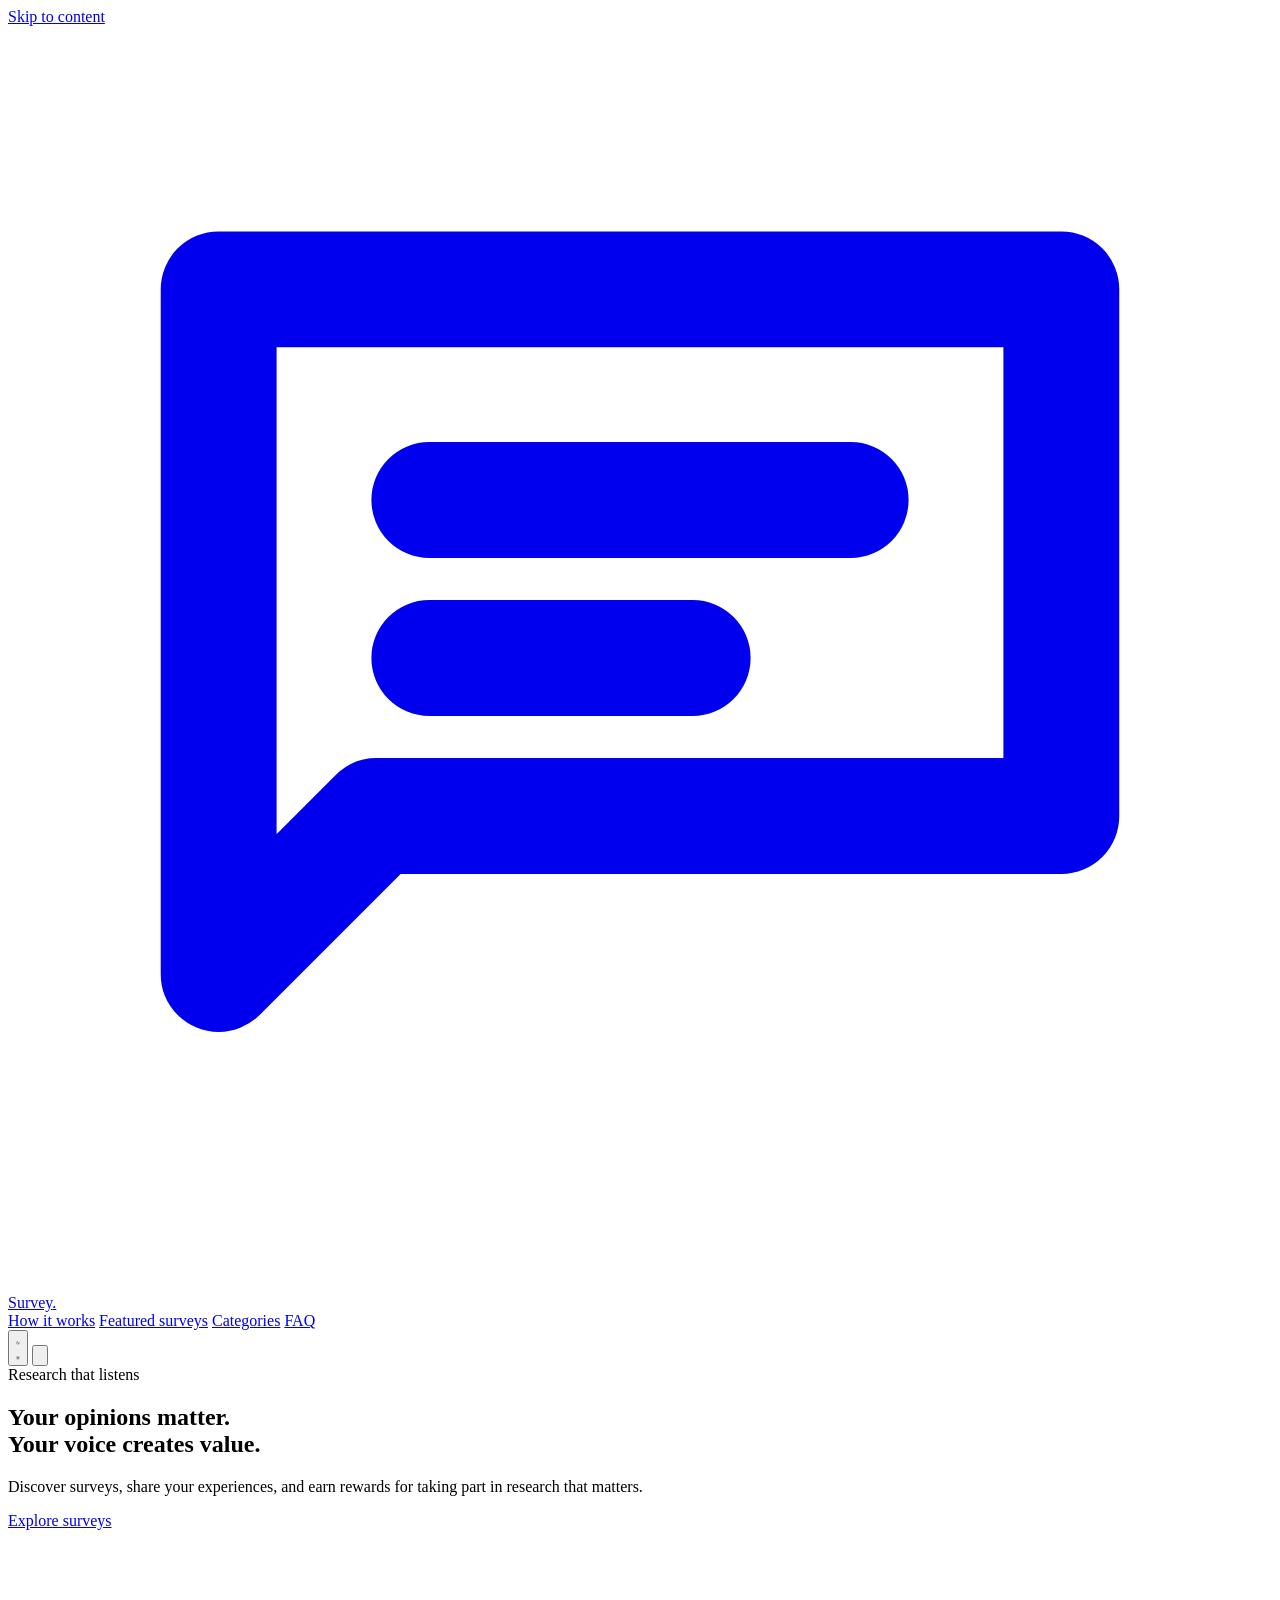
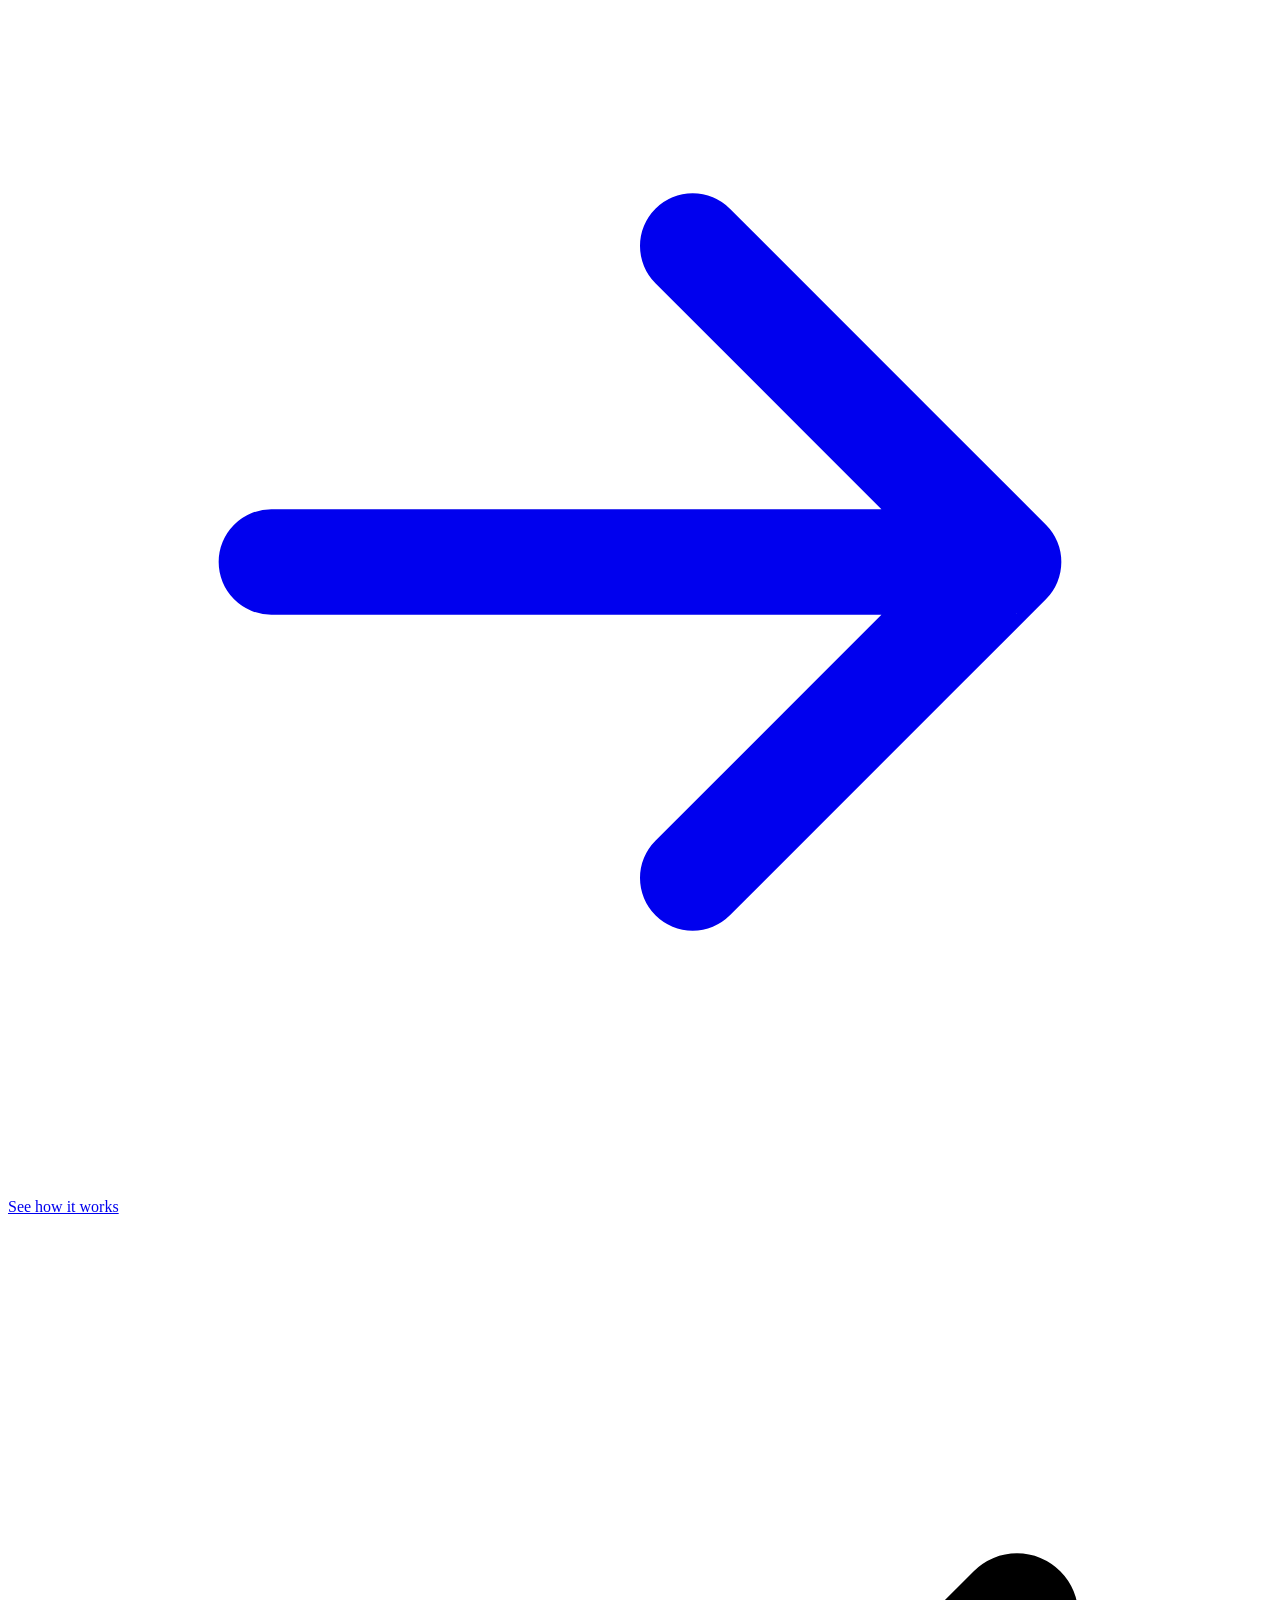
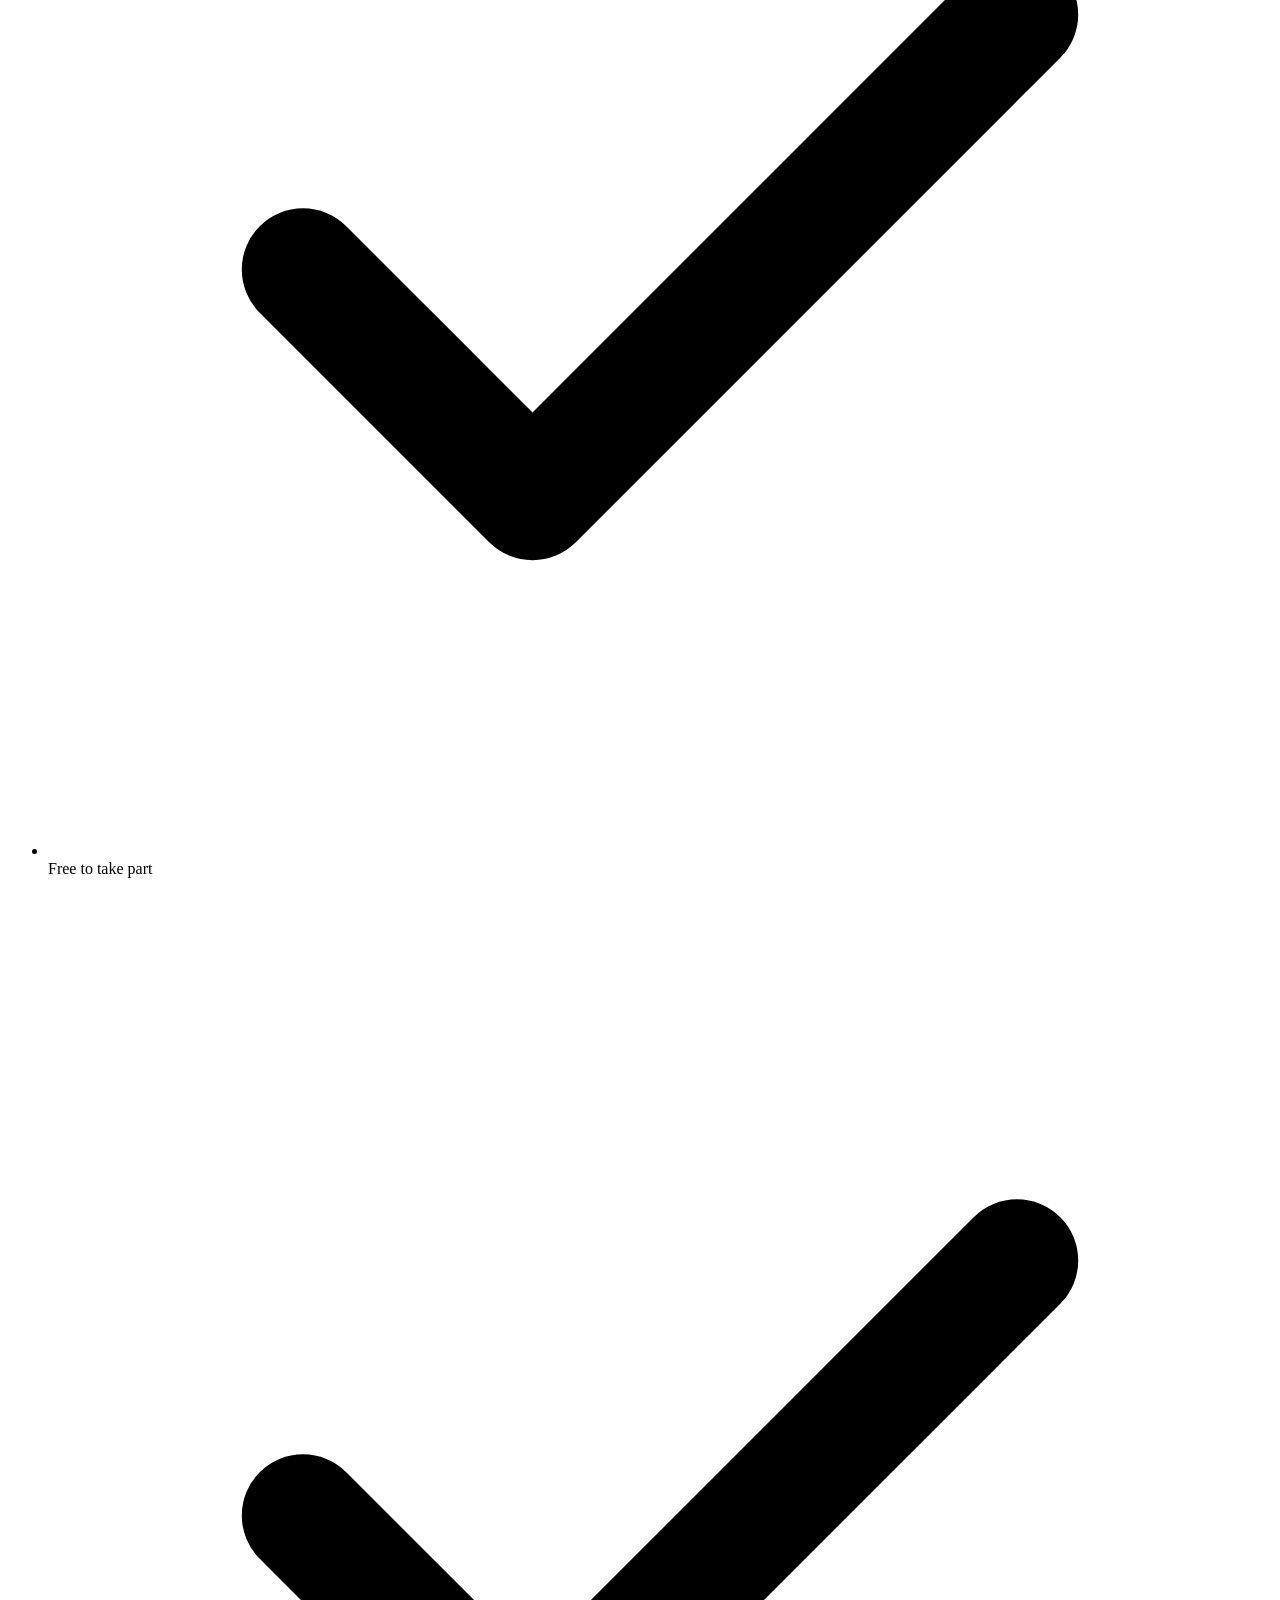
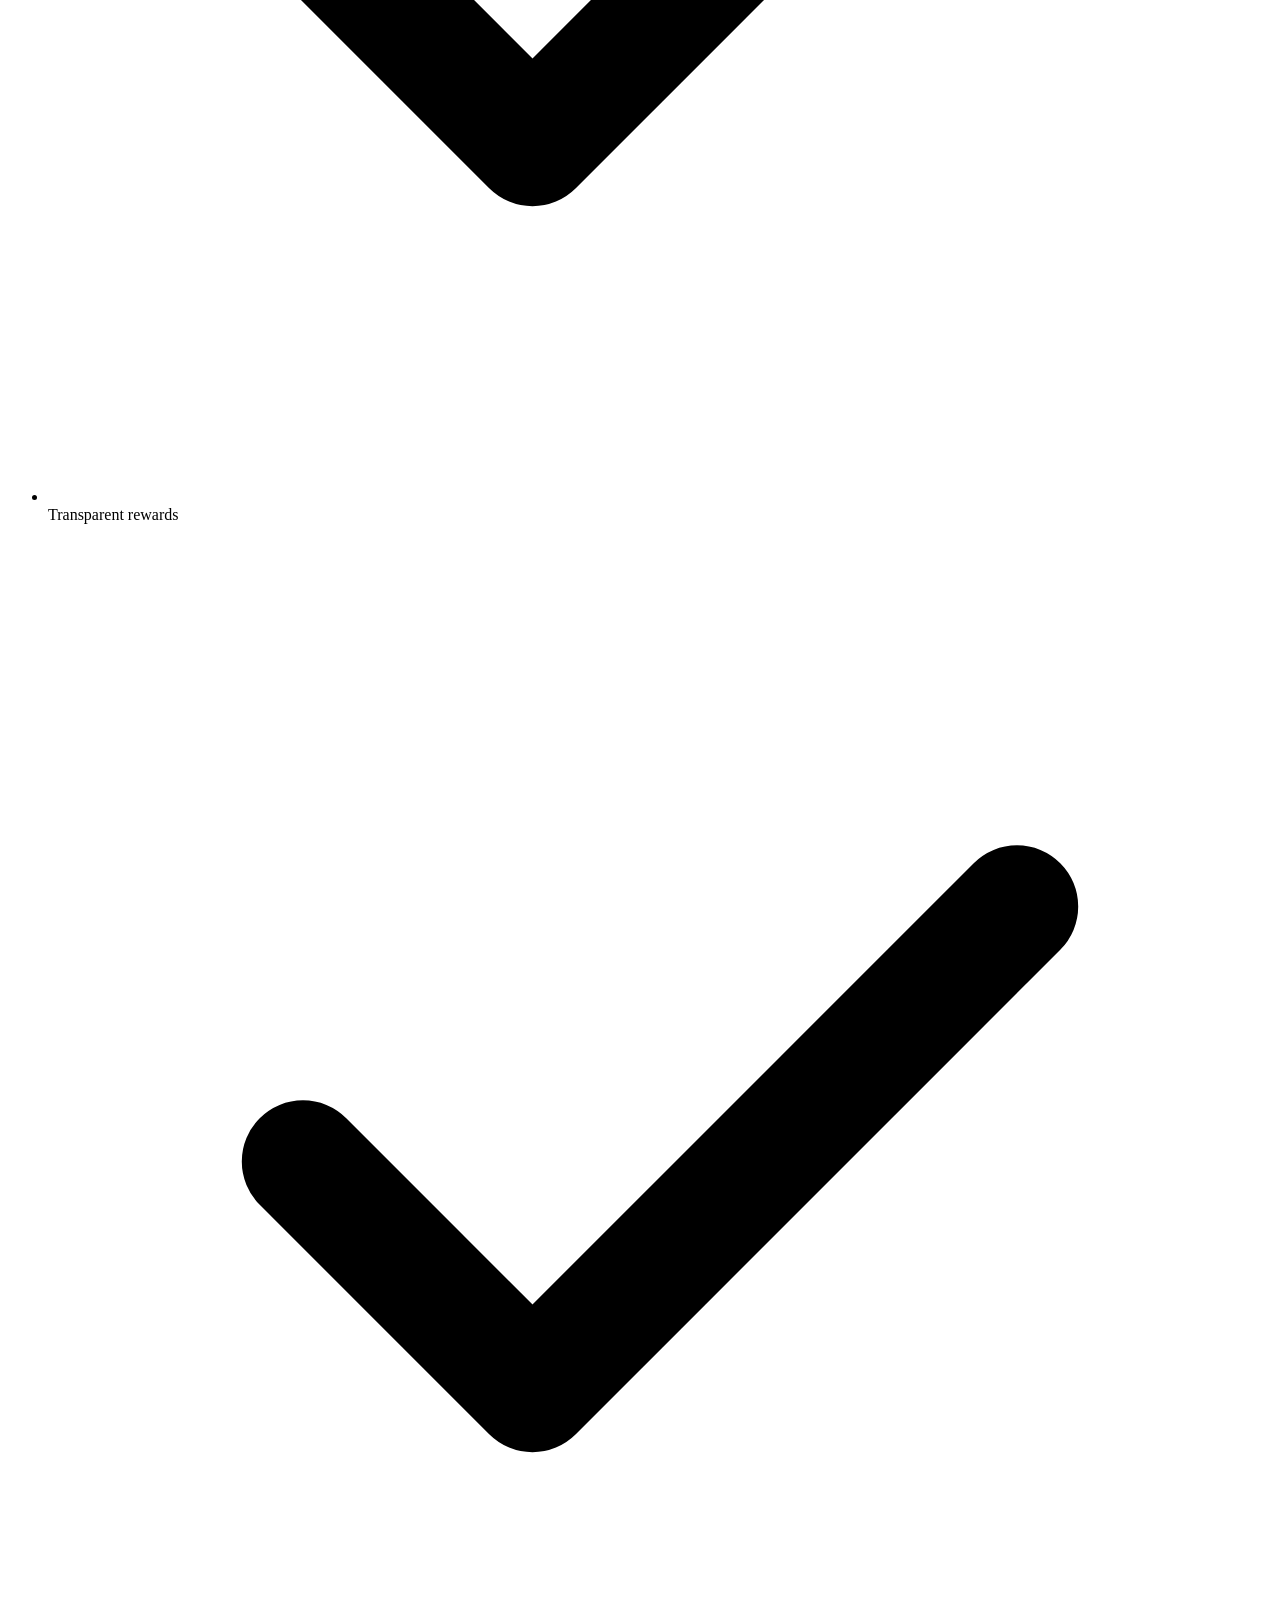
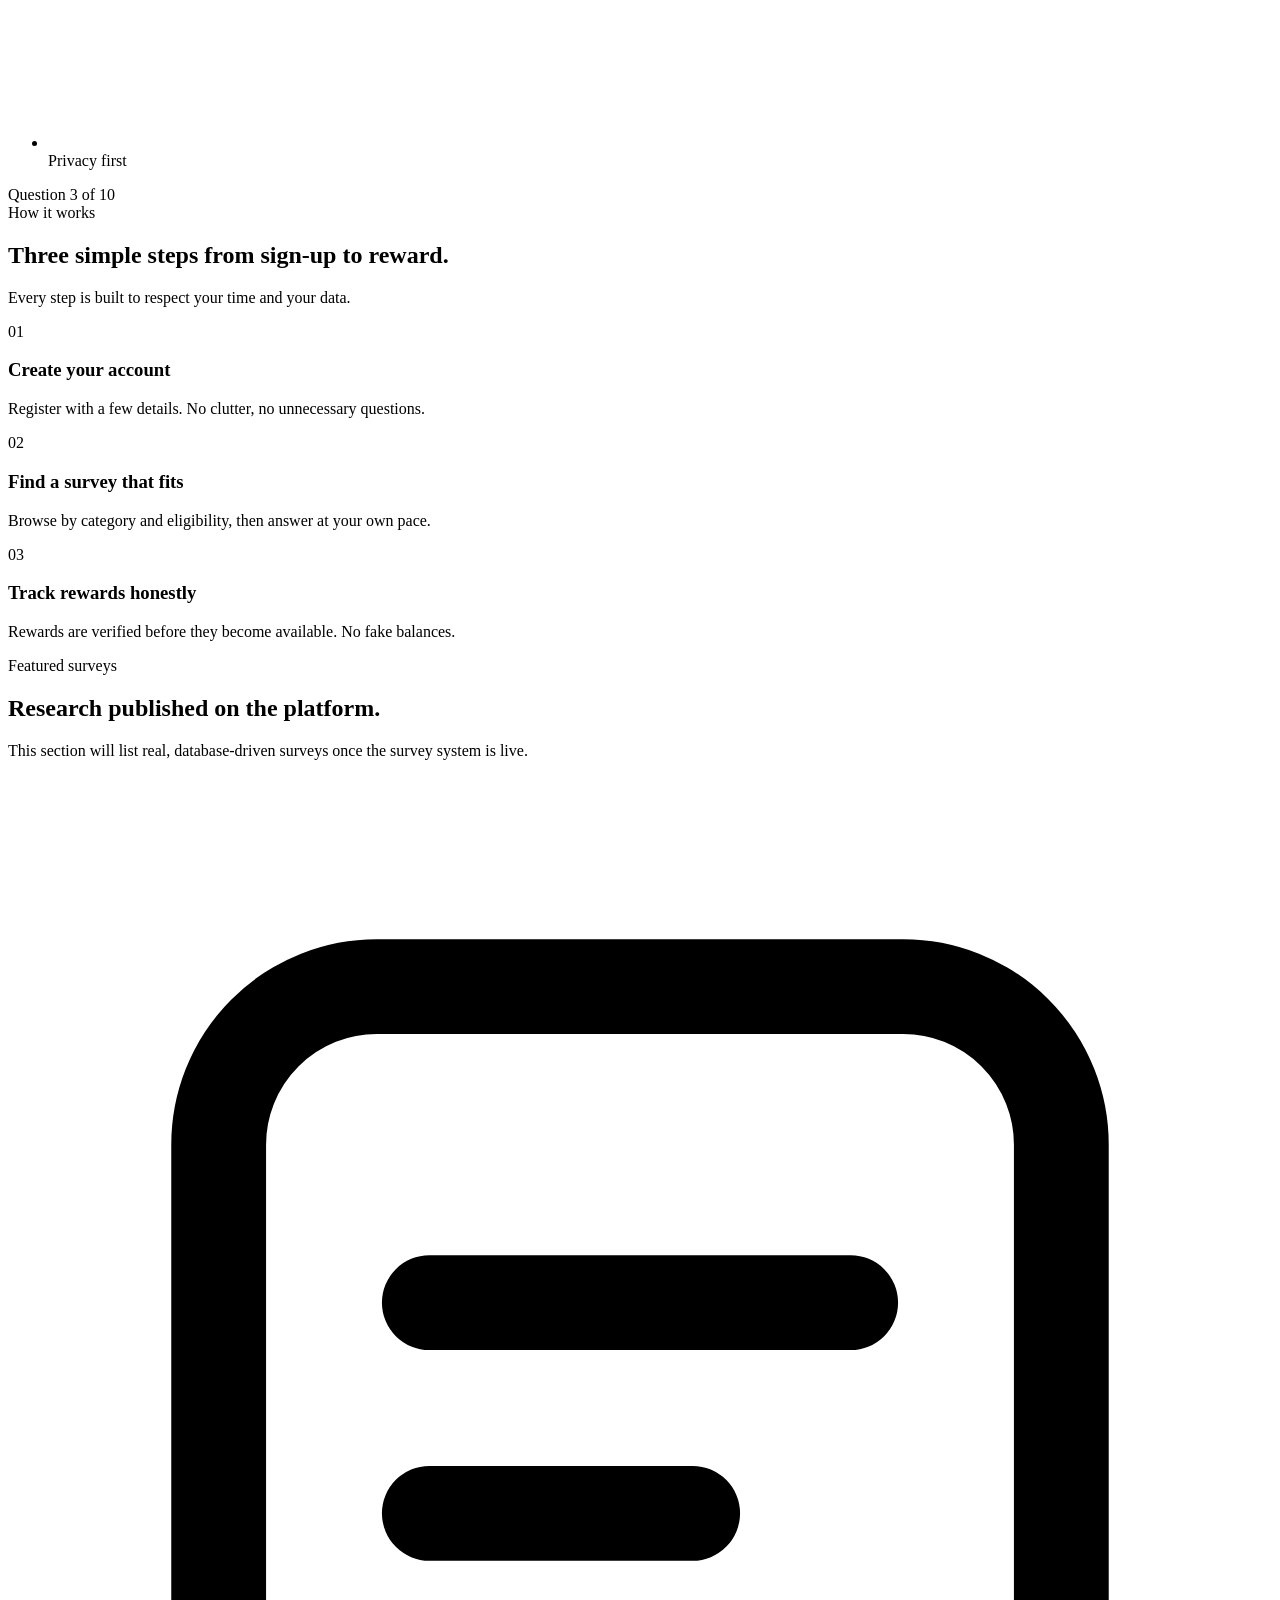
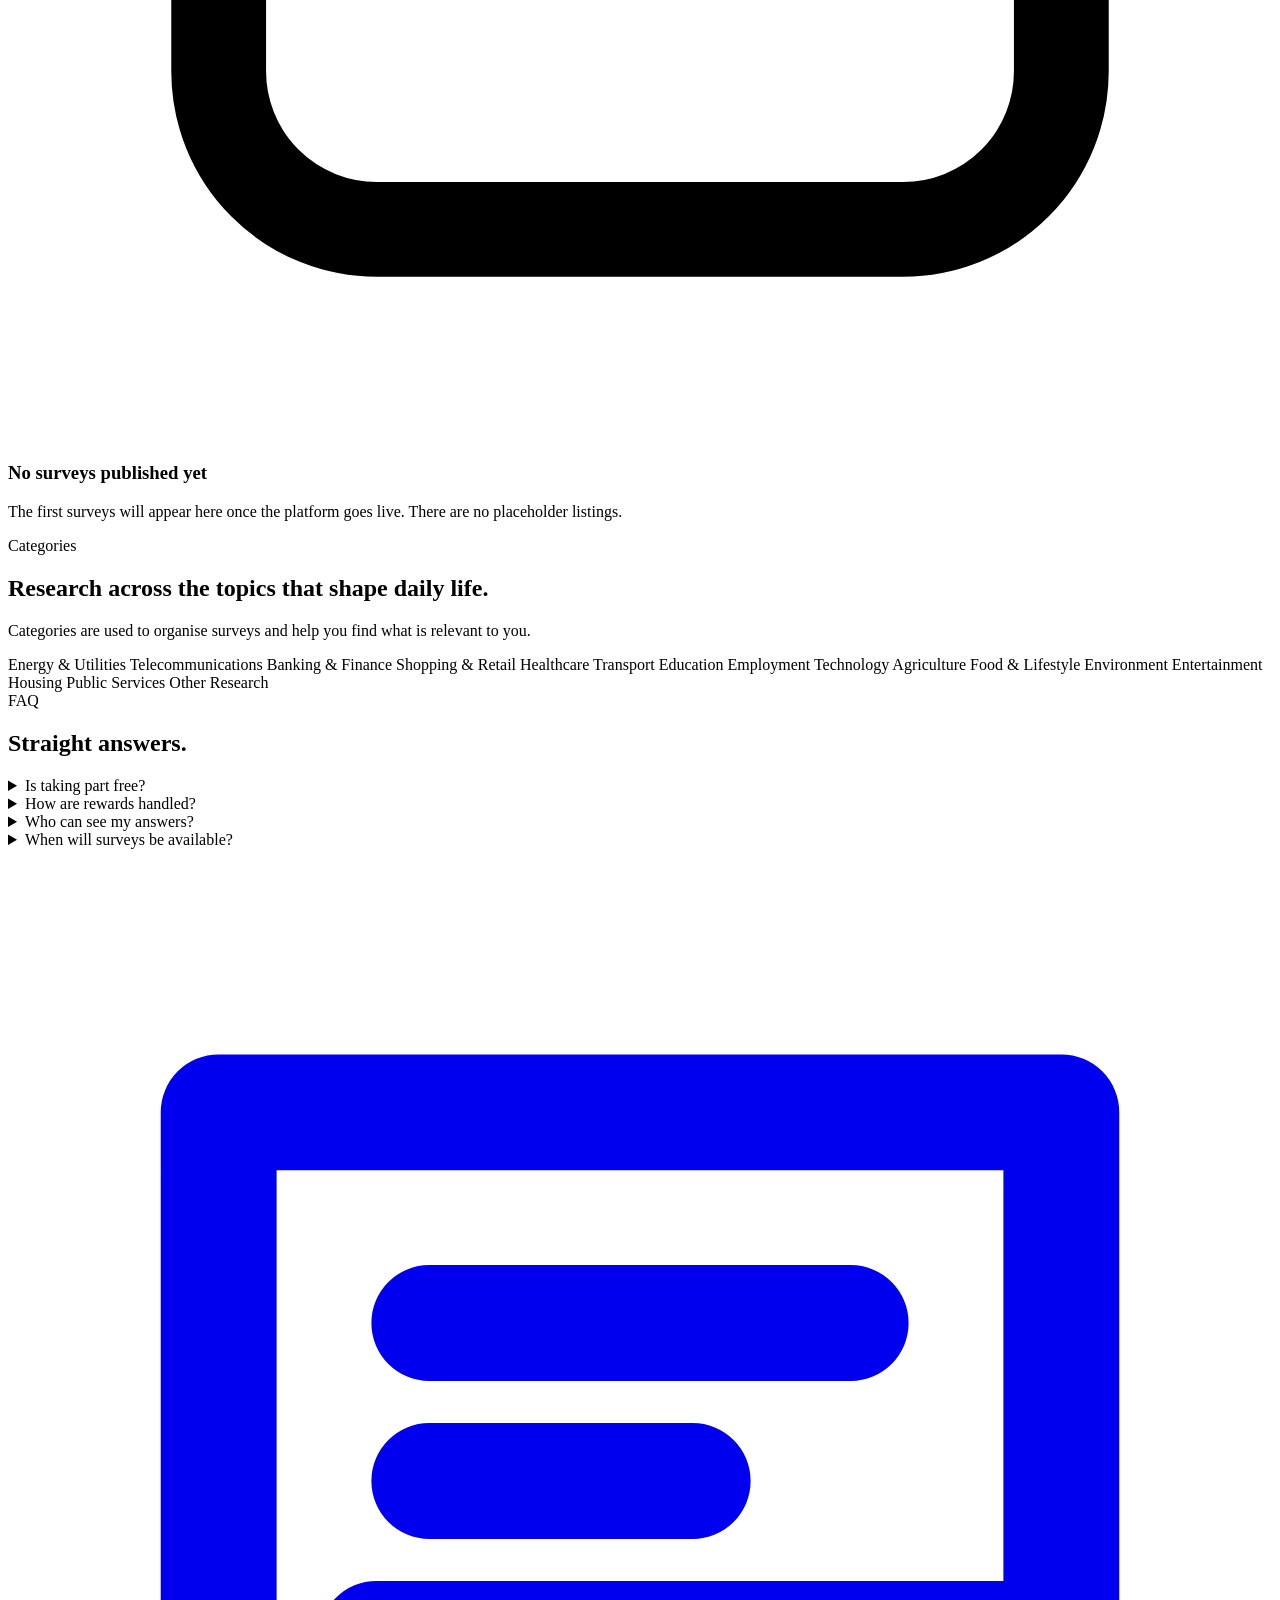
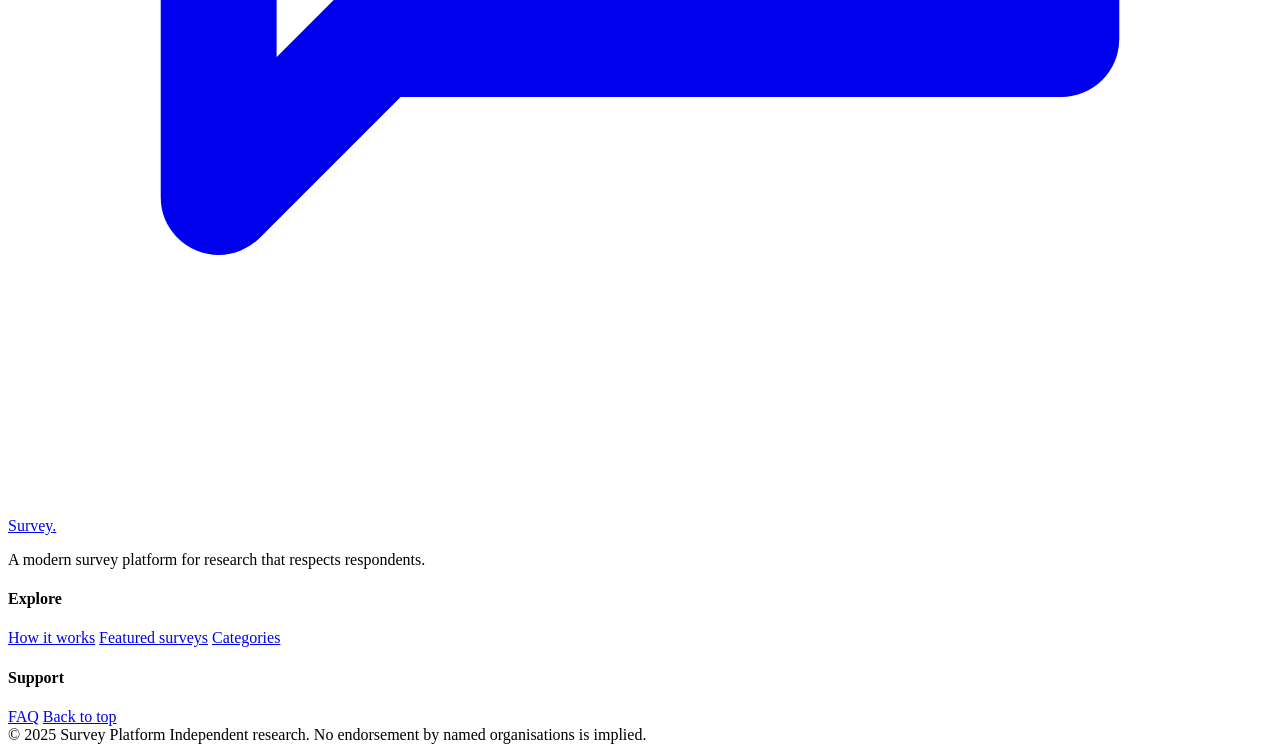
==== frontend/index.html @ 49a19be1 "Create index.html" ====
<!DOCTYPE html>
<html lang="en" data-theme="light">
<head>
  <meta charset="UTF-8" />
  <meta name="viewport" content="width=device-width, initial-scale=1.0" />
  <title>Survey — Your Opinions Matter</title>
  <meta name="description" content="Discover surveys, share your experiences, and earn rewards for taking part in research that matters." />

  <!-- Theme is resolved before first paint to avoid a flash of the wrong theme. -->
  <script>
    (function () {
      try {
        var stored = localStorage.getItem('survey.theme') || 'system';
        var prefersDark = window.matchMedia && window.matchMedia('(prefers-color-scheme: dark)').matches;
        var resolved = stored === 'system' ? (prefersDark ? 'dark' : 'light') : stored;
        document.documentElement.setAttribute('data-theme', resolved);
      } catch (e) {
        document.documentElement.setAttribute('data-theme', 'light');
      }
    })();
  </script>

  <link rel="preconnect" href="https://fonts.googleapis.com" />
  <link rel="preconnect" href="https://fonts.gstatic.com" crossorigin />
  <link
    href="https://fonts.googleapis.com/css2?family=Inter:wght@400;500;600;700&family=Plus+Jakarta+Sans:wght@600;700;800&display=swap"
    rel="stylesheet"
  />

  <link rel="stylesheet" href="css/themes.css" />
  <link rel="stylesheet" href="css/main.css" />
  <link rel="stylesheet" href="css/layout.css" />
  <link rel="stylesheet" href="css/components.css" />
  <link rel="stylesheet" href="css/animations.css" />
  <link rel="stylesheet" href="css/responsive.css" />
</head>
<body>
  <a class="skip-link" href="#main">Skip to content</a>

  <header class="site-header" id="top">
    <div class="container header-inner">
      <a class="brand" href="index.html" aria-label="Survey home">
        <span class="brand-mark" aria-hidden="true">
          <svg viewBox="0 0 24 24" fill="none" stroke="currentColor" stroke-width="2.2" stroke-linecap="round" stroke-linejoin="round">
            <path d="M4 5h16v10H7l-3 3V5z" />
            <path d="M8 9h8M8 12h5" />
          </svg>
        </span>
        <span class="brand-wordmark">Survey<span class="brand-dot">.</span></span>
      </a>

      <nav class="primary-nav" aria-label="Primary">
        <a href="#how-it-works">How it works</a>
        <a href="#featured">Featured surveys</a>
        <a href="#categories">Categories</a>
        <a href="#faq">FAQ</a>
      </nav>

      <div class="header-actions">
        <button class="theme-toggle" type="button" data-theme-toggle aria-label="Switch colour theme">
          <span class="theme-toggle__icon theme-toggle__icon--moon" aria-hidden="true">
            <svg viewBox="0 0 24 24" fill="none" stroke="currentColor" stroke-width="2" stroke-linecap="round" stroke-linejoin="round">
              <path d="M21 12.8A9 9 0 1 1 11.2 3a7 7 0 0 0 9.8 9.8z" />
            </svg>
          </span>
          <span class="theme-toggle__icon theme-toggle__icon--sun" aria-hidden="true">
            <svg viewBox="0 0 24 24" fill="none" stroke="currentColor" stroke-width="2" stroke-linecap="round" stroke-linejoin="round">
              <circle cx="12" cy="12" r="4" />
              <path d="M12 2v2M12 20v2M4.9 4.9l1.4 1.4M17.7 17.7l1.4 1.4M2 12h2M20 12h2M4.9 19.1l1.4-1.4M17.7 6.3l1.4-1.4" />
            </svg>
          </span>
        </button>

        <button
          class="icon-button mobile-menu-toggle"
          type="button"
          aria-controls="mobile-menu"
          aria-expanded="false"
          aria-label="Open menu"
        >
          <svg viewBox="0 0 24 24" fill="none" stroke="currentColor" stroke-width="2" stroke-linecap="round" stroke-linejoin="round">
            <path d="M4 7h16M4 12h16M4 17h16" />
          </svg>
        </button>
      </div>
    </div>

    <div class="mobile-menu" id="mobile-menu" hidden>
      <nav aria-label="Mobile">
        <a href="#how-it-works">How it works</a>
        <a href="#featured">Featured surveys</a>
        <a href="#categories">Categories</a>
        <a href="#faq">FAQ</a>
      </nav>
    </div>
  </header>

  <main id="main">
    <!-- Hero -->
    <section class="hero">
      <div class="container hero__inner">
        <div class="hero__copy">
          <span class="eyebrow">Research that listens</span>
          <h1 class="hero__title">
            Your opinions matter.<br />
            <span class="text-gradient">Your voice creates value.</span>
          </h1>
          <p class="hero__lead">
            Discover surveys, share your experiences, and earn rewards for taking part in
            research that matters.
          </p>
          <div class="hero__actions">
            <a class="btn btn--primary btn--lg" href="#featured">
              Explore surveys
              <svg viewBox="0 0 24 24" fill="none" stroke="currentColor" stroke-width="2" stroke-linecap="round" stroke-linejoin="round" aria-hidden="true">
                <path d="M5 12h14M13 6l6 6-6 6" />
              </svg>
            </a>
            <a class="btn btn--secondary btn--lg" href="#how-it-works">See how it works</a>
          </div>
          <ul class="hero__points">
            <li>
              <svg viewBox="0 0 24 24" fill="none" stroke="currentColor" stroke-width="2.4" stroke-linecap="round" stroke-linejoin="round" aria-hidden="true">
                <path d="M5 12.5l4.5 4.5L19 7.5" />
              </svg>
              Free to take part
            </li>
            <li>
              <svg viewBox="0 0 24 24" fill="none" stroke="currentColor" stroke-width="2.4" stroke-linecap="round" stroke-linejoin="round" aria-hidden="true">
                <path d="M5 12.5l4.5 4.5L19 7.5" />
              </svg>
              Transparent rewards
            </li>
            <li>
              <svg viewBox="0 0 24 24" fill="none" stroke="currentColor" stroke-width="2.4" stroke-linecap="round" stroke-linejoin="round" aria-hidden="true">
                <path d="M5 12.5l4.5 4.5L19 7.5" />
              </svg>
              Privacy first
            </li>
          </ul>
        </div>

        <div class="hero__visual" aria-hidden="true">
          <div class="mock-card">
            <div class="mock-progress">
              <div class="mock-progress__bar"><span></span></div>
              <span class="mock-progress__label">Question 3 of 10</span>
            </div>
            <div class="mock-line mock-line--lg"></div>
            <div class="mock-line"></div>
            <div class="mock-options">
              <span class="mock-option"></span>
              <span class="mock-option mock-option--active"></span>
              <span class="mock-option"></span>
            </div>
            <div class="mock-rating">
              <span></span><span></span><span class="is-on"></span><span></span><span></span>
            </div>
            <div class="mock-actions">
              <span class="mock-btn mock-btn--ghost"></span>
              <span class="mock-btn mock-btn--primary"></span>
            </div>
          </div>
        </div>
      </div>
    </section>

    <!-- How it works -->
    <section class="section" id="how-it-works">
      <div class="container">
        <div class="section-heading">
          <span class="eyebrow">How it works</span>
          <h2>Three simple steps from sign-up to reward.</h2>
          <p>Every step is built to respect your time and your data.</p>
        </div>
        <div class="steps">
          <article class="step">
            <span class="step__num">01</span>
            <h3>Create your account</h3>
            <p>Register with a few details. No clutter, no unnecessary questions.</p>
          </article>
          <article class="step">
            <span class="step__num">02</span>
            <h3>Find a survey that fits</h3>
            <p>Browse by category and eligibility, then answer at your own pace.</p>
          </article>
          <article class="step">
            <span class="step__num">03</span>
            <h3>Track rewards honestly</h3>
            <p>Rewards are verified before they become available. No fake balances.</p>
          </article>
        </div>
      </div>
    </section>

    <!-- Featured surveys — honest empty state in Phase 1 -->
    <section class="section section--muted" id="featured">
      <div class="container">
        <div class="section-heading">
          <span class="eyebrow">Featured surveys</span>
          <h2>Research published on the platform.</h2>
          <p>This section will list real, database-driven surveys once the survey system is live.</p>
        </div>
        <div class="empty-state">
          <span class="empty-state__icon" aria-hidden="true">
            <svg viewBox="0 0 24 24" fill="none" stroke="currentColor" stroke-width="1.8" stroke-linecap="round" stroke-linejoin="round">
              <rect x="4" y="4" width="16" height="16" rx="3" />
              <path d="M8 10h8M8 14h5" />
            </svg>
          </span>
          <h3>No surveys published yet</h3>
          <p>The first surveys will appear here once the platform goes live. There are no placeholder listings.</p>
        </div>
      </div>
    </section>

    <!-- Categories -->
    <section class="section" id="categories">
      <div class="container">
        <div class="section-heading">
          <span class="eyebrow">Categories</span>
          <h2>Research across the topics that shape daily life.</h2>
          <p>Categories are used to organise surveys and help you find what is relevant to you.</p>
        </div>
        <div class="chip-grid">
          <span class="chip">Energy &amp; Utilities</span>
          <span class="chip">Telecommunications</span>
          <span class="chip">Banking &amp; Finance</span>
          <span class="chip">Shopping &amp; Retail</span>
          <span class="chip">Healthcare</span>
          <span class="chip">Transport</span>
          <span class="chip">Education</span>
          <span class="chip">Employment</span>
          <span class="chip">Technology</span>
          <span class="chip">Agriculture</span>
          <span class="chip">Food &amp; Lifestyle</span>
          <span class="chip">Environment</span>
          <span class="chip">Entertainment</span>
          <span class="chip">Housing</span>
          <span class="chip">Public Services</span>
          <span class="chip">Other Research</span>
        </div>
      </div>
    </section>

    <!-- FAQ -->
    <section class="section section--muted" id="faq">
      <div class="container container--narrow">
        <div class="section-heading">
          <span class="eyebrow">FAQ</span>
          <h2>Straight answers.</h2>
        </div>
        <div class="faq-list">
          <details class="faq-item">
            <summary>Is taking part free?</summary>
            <p>Yes. Creating an account and answering surveys is free.</p>
          </details>
          <details class="faq-item">
            <summary>How are rewards handled?</summary>
            <p>A reward is only counted after the submission has been verified. There is no automatic credit merely for clicking submit.</p>
          </details>
          <details class="faq-item">
            <summary>Who can see my answers?</summary>
            <p>Your responses are only visible to authorised researchers reviewing the survey you completed. Other respondents cannot see your answers.</p>
          </details>
          <details class="faq-item">
            <summary>When will surveys be available?</summary>
            <p>Survey publishing opens in a later development phase. This page will update automatically once real surveys are published.</p>
          </details>
        </div>
      </div>
    </section>
  </main>

  <footer class="site-footer">
    <div class="container">
      <div class="footer-grid">
        <div class="footer-col">
          <a class="brand" href="#top" aria-label="Back to top">
            <span class="brand-mark" aria-hidden="true">
              <svg viewBox="0 0 24 24" fill="none" stroke="currentColor" stroke-width="2.2" stroke-linecap="round" stroke-linejoin="round">
                <path d="M4 5h16v10H7l-3 3V5z" />
                <path d="M8 9h8M8 12h5" />
              </svg>
            </span>
            <span class="brand-wordmark">Survey<span class="brand-dot">.</span></span>
          </a>
          <p class="footer-blurb">A modern survey platform for research that respects respondents.</p>
        </div>
        <div class="footer-col">
          <h4>Explore</h4>
          <a href="#how-it-works">How it works</a>
          <a href="#featured">Featured surveys</a>
          <a href="#categories">Categories</a>
        </div>
        <div class="footer-col">
          <h4>Support</h4>
          <a href="#faq">FAQ</a>
          <a href="#top">Back to top</a>
        </div>
      </div>
      <div class="footer-bottom">
        <span>&copy; <span data-current-year>2025</span> Survey Platform</span>
        <span>Independent research. No endorsement by named organisations is implied.</span>
      </div>
    </div>
  </footer>

  <script src="js/theme.js" defer></script>
  <script src="js/navigation.js" defer></script>
  <script src="js/app.js" defer></script>
</body>
</html>
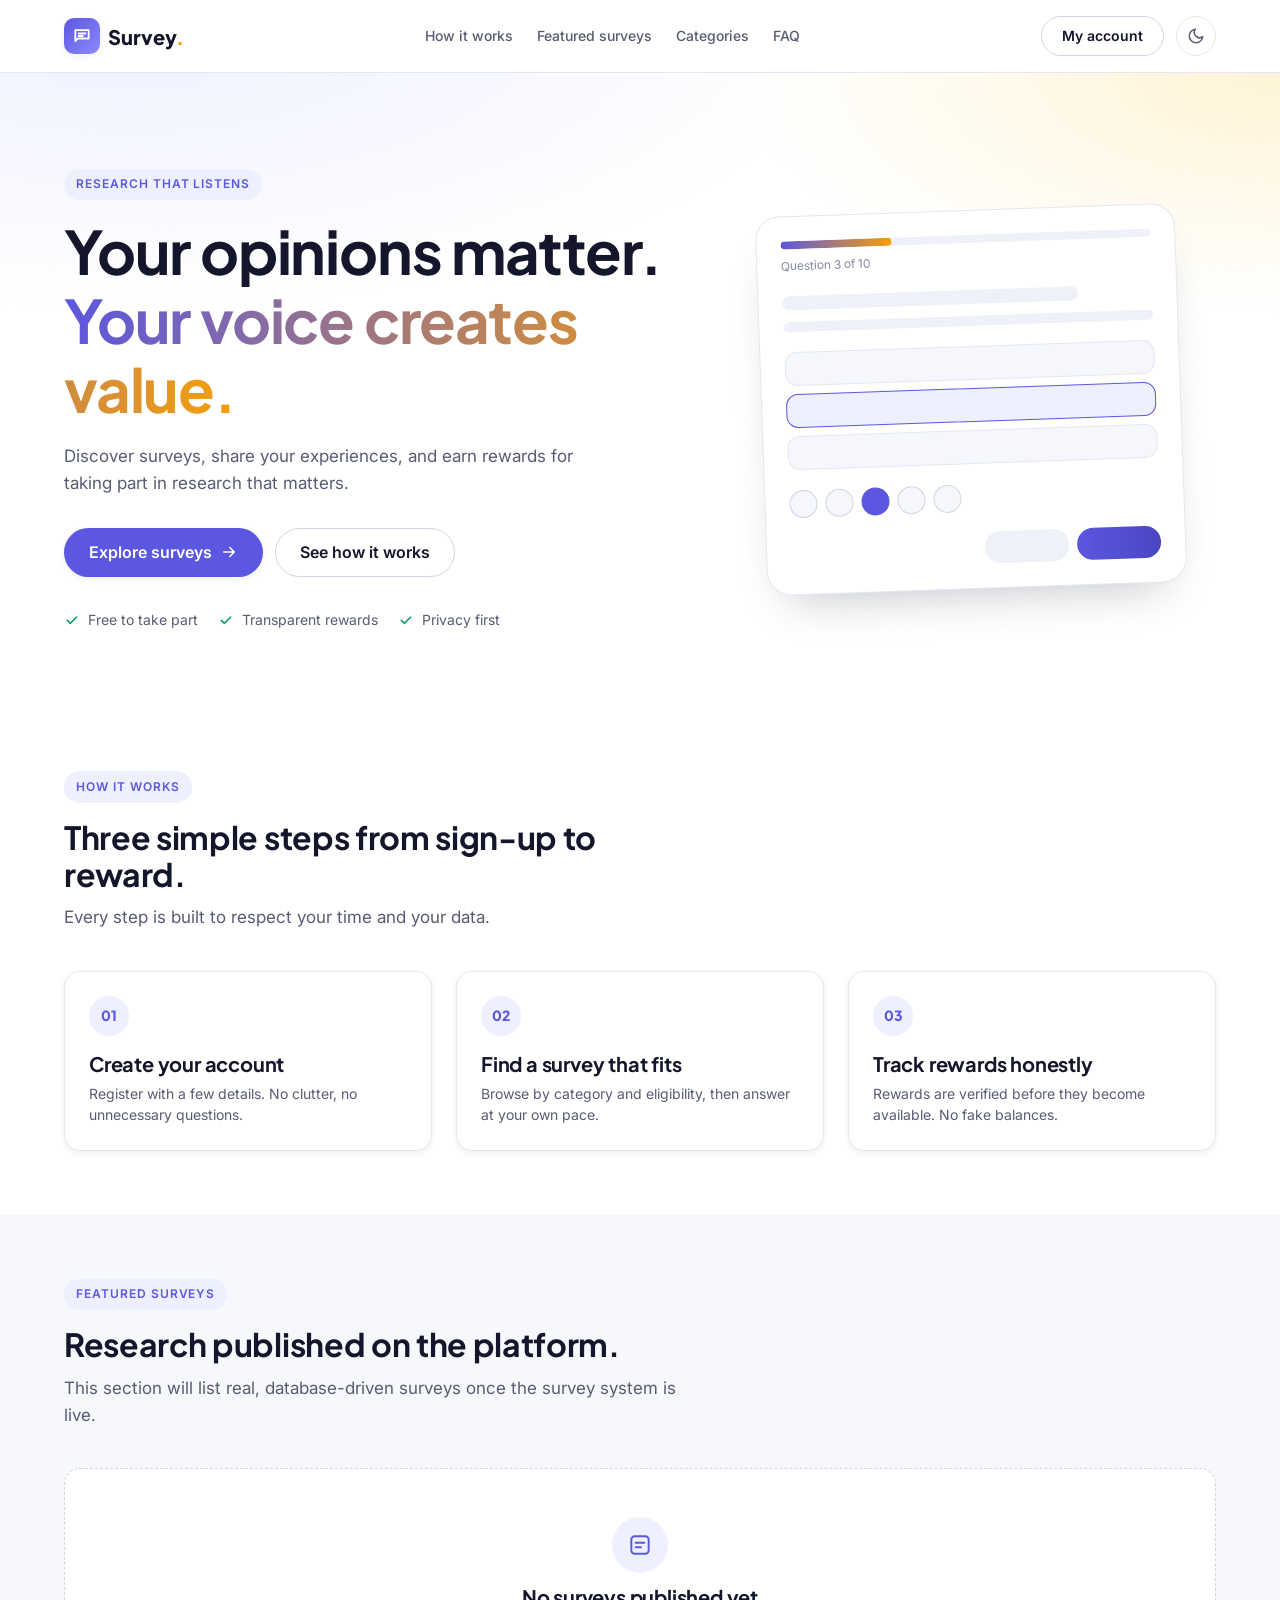
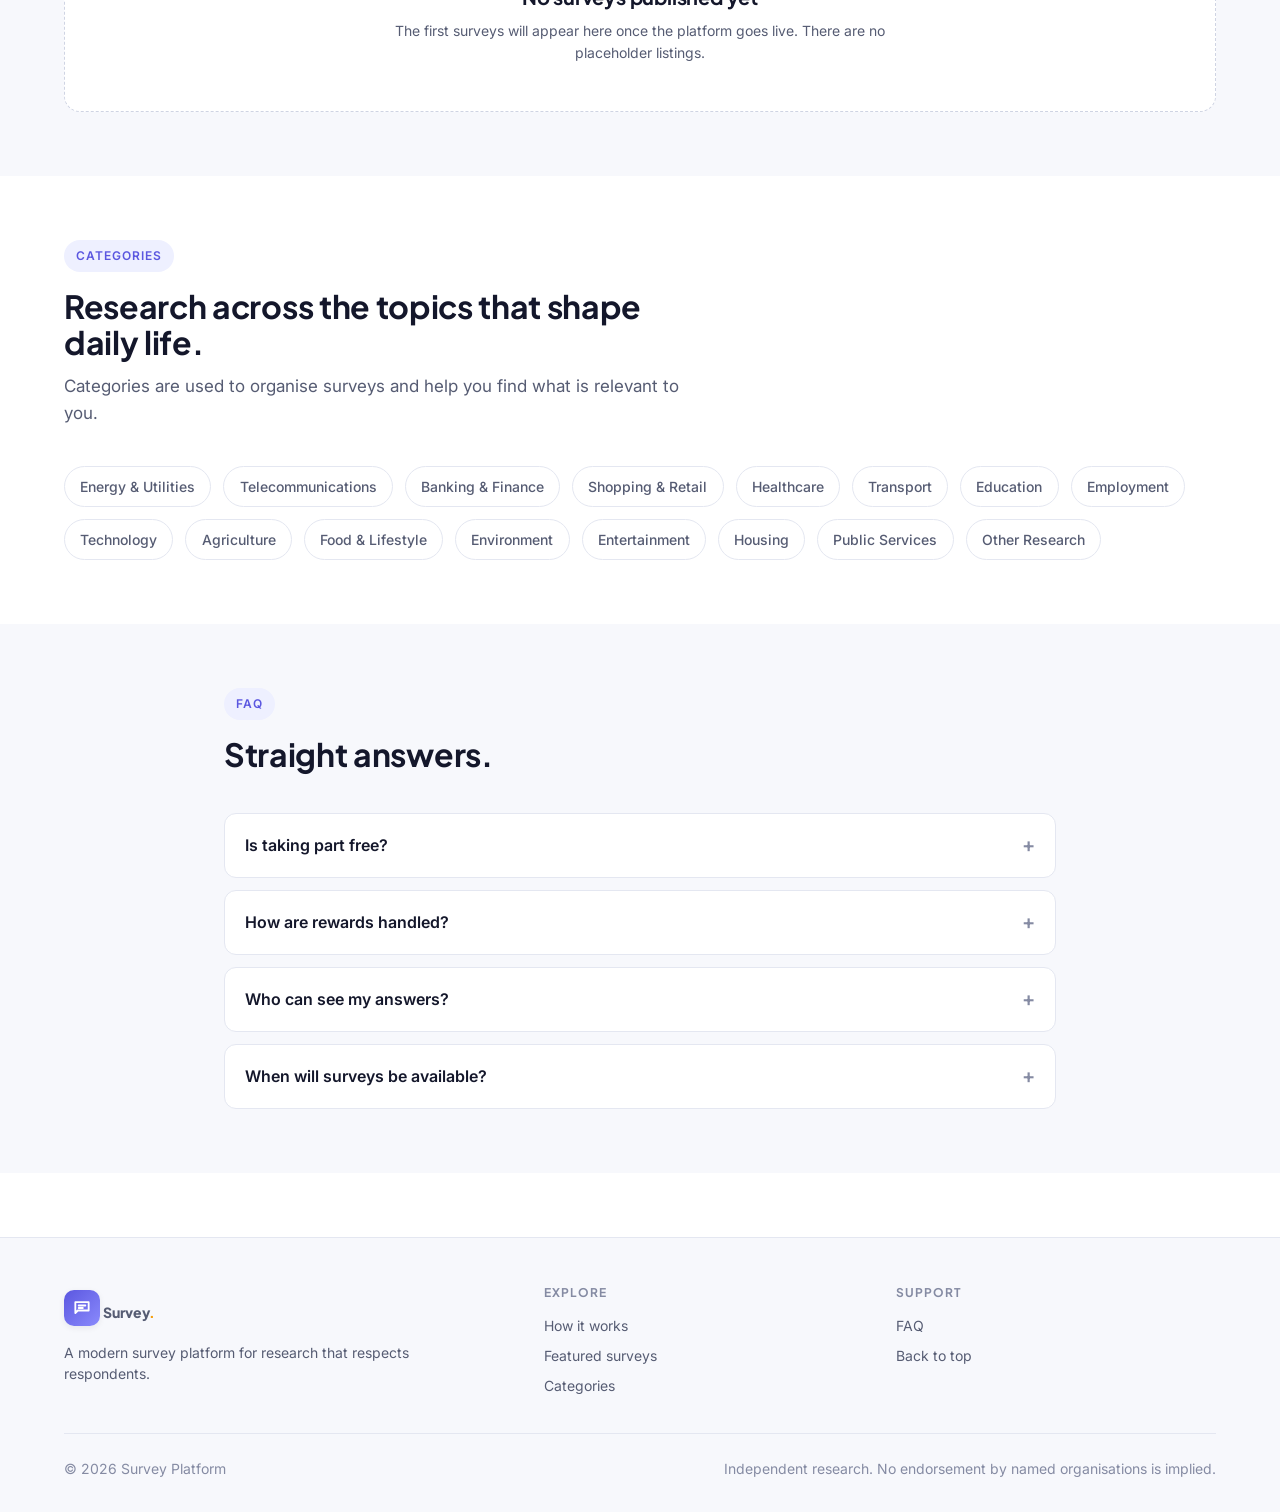
==== commit 830199d2: "Save SurveyKE platform development progress" ====
--- a/frontend/index.html
+++ b/frontend/index.html
@@ -57,6 +57,7 @@
       </nav>
 
       <div class="header-actions">
+        <a class="btn btn--secondary" href="dashboard.html">My account</a>
         <button class="theme-toggle" type="button" data-theme-toggle aria-label="Switch colour theme">
           <span class="theme-toggle__icon theme-toggle__icon--moon" aria-hidden="true">
             <svg viewBox="0 0 24 24" fill="none" stroke="currentColor" stroke-width="2" stroke-linecap="round" stroke-linejoin="round">
--- a/frontend/css/themes.css
+++ b/frontend/css/themes.css
@@ -0,0 +1,156 @@
+/* ==========================================================================
+   Themes — colour tokens for light and dark mode.
+   The `data-theme` attribute on <html> is set by the inline head script and
+   updated by js/theme.js. No component should hardcode a colour.
+   ========================================================================== */
+
+:root {
+  color-scheme: light;
+
+  /* Typography */
+  --font-sans: "Inter", "Segoe UI", system-ui, -apple-system, "Helvetica Neue", Arial, sans-serif;
+  --font-display: "Plus Jakarta Sans", "Inter", system-ui, sans-serif;
+  --fs-xs: 0.75rem;
+  --fs-sm: 0.875rem;
+  --fs-base: 1rem;
+  --fs-md: 1.0625rem;
+  --fs-lg: 1.25rem;
+  --fs-xl: 1.5rem;
+  --fs-2xl: 2rem;
+  --fs-3xl: 2.75rem;
+  --fs-4xl: 3.5rem;
+  --lh-tight: 1.15;
+  --lh-snug: 1.3;
+  --lh-normal: 1.55;
+  --fw-regular: 400;
+  --fw-medium: 500;
+  --fw-semibold: 600;
+  --fw-bold: 700;
+  --fw-extrabold: 800;
+
+  /* Spacing scale */
+  --space-1: 0.25rem;
+  --space-2: 0.5rem;
+  --space-3: 0.75rem;
+  --space-4: 1rem;
+  --space-5: 1.25rem;
+  --space-6: 1.5rem;
+  --space-8: 2rem;
+  --space-10: 2.5rem;
+  --space-12: 3rem;
+  --space-16: 4rem;
+  --space-20: 5rem;
+
+  /* Radii */
+  --radius-sm: 8px;
+  --radius-md: 12px;
+  --radius-lg: 16px;
+  --radius-xl: 24px;
+  --radius-full: 999px;
+
+  /* Brand palette (theme-independent) */
+  --brand-50: #eef0ff;
+  --brand-100: #dfe2ff;
+  --brand-200: #c4c8ff;
+  --brand-300: #a3a6ff;
+  --brand-400: #8a8afc;
+  --brand-500: #6d6af0;
+  --brand-600: #5b57e0;
+  --brand-700: #4a46c2;
+  --brand-800: #3a379a;
+  --brand-900: #2a2874;
+
+  --accent-400: #fbbf24;
+  --accent-500: #f59e0b;
+  --accent-600: #d97706;
+
+  /* Semantic — light mode */
+  --color-bg: #ffffff;
+  --color-bg-subtle: #f7f8fc;
+  --color-bg-muted: #eef1f8;
+  --color-surface: #ffffff;
+  --color-surface-muted: #f5f7fc;
+  --color-surface-raised: #ffffff;
+  --color-text: #14172b;
+  --color-text-muted: #565c73;
+  --color-text-subtle: #858ba3;
+  --color-border: #e4e7f1;
+  --color-border-strong: #cfd4e3;
+
+  --color-primary: var(--brand-600);
+  --color-primary-hover: var(--brand-700);
+  --color-primary-soft: var(--brand-50);
+  --color-primary-contrast: #ffffff;
+
+  --color-accent: var(--accent-500);
+  --color-accent-soft: #fff4d6;
+
+  --color-success: #0f9d6d;
+  --color-success-soft: #d8f6ea;
+  --color-danger: #e5484d;
+  --color-danger-soft: #fde4e4;
+  --color-warning: #c97a00;
+  --color-warning-soft: #fdefcf;
+  --color-info: #0284c7;
+  --color-info-soft: #dcefff;
+
+  /* Effects */
+  --shadow-xs: 0 1px 2px rgba(15, 23, 42, 0.06);
+  --shadow-sm: 0 2px 6px rgba(15, 23, 42, 0.07);
+  --shadow-md: 0 10px 24px -12px rgba(15, 23, 42, 0.18);
+  --shadow-lg: 0 24px 48px -24px rgba(15, 23, 42, 0.28);
+  --shadow-focus: 0 0 0 4px rgba(109, 106, 240, 0.25);
+  --shadow-inset: inset 0 1px 0 rgba(255, 255, 255, 0.6);
+
+  /* Motion */
+  --ease-out: cubic-bezier(0.22, 1, 0.36, 1);
+  --ease-in-out: cubic-bezier(0.4, 0, 0.2, 1);
+  --duration-fast: 140ms;
+  --duration-base: 220ms;
+  --duration-slow: 380ms;
+
+  /* Layout */
+  --container-max: 1200px;
+  --container-narrow: 880px;
+  --header-height: 72px;
+}
+
+[data-theme="dark"] {
+  color-scheme: dark;
+
+  --color-bg: #0b0d18;
+  --color-bg-subtle: #0f1220;
+  --color-bg-muted: #161a2c;
+  --color-surface: #141829;
+  --color-surface-muted: #1a1f34;
+  --color-surface-raised: #1c2238;
+  --color-text: #eef1fa;
+  --color-text-muted: #a9b0c8;
+  --color-text-subtle: #6f7793;
+  --color-border: #262c44;
+  --color-border-strong: #353d59;
+
+  --color-primary: #8b8bff;
+  --color-primary-hover: #a3a3ff;
+  --color-primary-soft: rgba(139, 139, 255, 0.14);
+  --color-primary-contrast: #0b0d18;
+
+  --color-accent: #fbbf24;
+  --color-accent-soft: rgba(251, 191, 36, 0.14);
+
+  --color-success: #34d399;
+  --color-success-soft: rgba(52, 211, 153, 0.14);
+  --color-danger: #f87171;
+  --color-danger-soft: rgba(248, 113, 113, 0.14);
+  --color-warning: #fbbf24;
+  --color-warning-soft: rgba(251, 191, 36, 0.16);
+  --color-info: #38bdf8;
+  --color-info-soft: rgba(56, 189, 248, 0.14);
+
+  --shadow-xs: 0 1px 2px rgba(0, 0, 0, 0.4);
+  --shadow-sm: 0 2px 6px rgba(0, 0, 0, 0.45);
+  --shadow-md: 0 12px 28px -16px rgba(0, 0, 0, 0.6);
+  --shadow-lg: 0 28px 56px -28px rgba(0, 0, 0, 0.8);
+  --shadow-focus: 0 0 0 4px rgba(139, 139, 255, 0.3);
+  --shadow-inset: inset 0 1px 0 rgba(255, 255, 255, 0.04);
+}
--- a/frontend/css/main.css
+++ b/frontend/css/main.css
@@ -0,0 +1,175 @@
+/* ==========================================================================
+   Base — reset, typography, and layout primitives.
+   ========================================================================== */
+
+*,
+*::before,
+*::after {
+  box-sizing: border-box;
+}
+
+html {
+  -webkit-text-size-adjust: 100%;
+  scroll-behavior: smooth;
+}
+
+[hidden] {
+  display: none !important;
+}
+
+body {
+  margin: 0;
+  font-family: var(--font-sans);
+  font-size: var(--fs-base);
+  line-height: var(--lh-normal);
+  color: var(--color-text);
+  background: var(--color-bg);
+  -webkit-font-smoothing: antialiased;
+  -moz-osx-font-smoothing: grayscale;
+  text-rendering: optimizeLegibility;
+  transition: background-color var(--duration-base) var(--ease-out),
+              color var(--duration-base) var(--ease-out);
+}
+
+body.menu-open {
+  overflow: hidden;
+}
+
+h1, h2, h3, h4, h5 {
+  margin: 0 0 var(--space-4);
+  font-family: var(--font-display);
+  font-weight: var(--fw-bold);
+  line-height: var(--lh-tight);
+  letter-spacing: -0.01em;
+  color: var(--color-text);
+}
+
+h1 { font-size: var(--fs-3xl); }
+h2 { font-size: var(--fs-2xl); }
+h3 { font-size: var(--fs-xl); }
+h4 { font-size: var(--fs-lg); }
+
+p {
+  margin: 0 0 var(--space-4);
+  color: var(--color-text-muted);
+}
+
+a {
+  color: var(--color-primary);
+  text-decoration: none;
+  transition: color var(--duration-fast) var(--ease-out);
+}
+
+a:hover {
+  color: var(--color-primary-hover);
+}
+
+img,
+svg {
+  display: block;
+  max-width: 100%;
+}
+
+button {
+  font-family: inherit;
+}
+
+:focus-visible {
+  outline: none;
+  box-shadow: var(--shadow-focus);
+  border-radius: var(--radius-sm);
+}
+
+::selection {
+  background: var(--color-primary-soft);
+  color: var(--color-text);
+}
+
+/* Layout primitives */
+.container {
+  width: 100%;
+  max-width: var(--container-max);
+  margin: 0 auto;
+  padding: 0 var(--space-6);
+}
+
+.container--narrow {
+  max-width: var(--container-narrow);
+}
+
+.section {
+  padding: var(--space-16) 0;
+}
+
+.section--tight {
+  padding: var(--space-12) 0;
+}
+
+.section--muted {
+  background: var(--color-bg-subtle);
+}
+
+/* Typography helpers */
+.eyebrow {
+  display: inline-flex;
+  align-items: center;
+  gap: var(--space-2);
+  margin-bottom: var(--space-4);
+  padding: 0.4rem 0.75rem;
+  font-size: var(--fs-xs);
+  font-weight: var(--fw-semibold);
+  letter-spacing: 0.08em;
+  text-transform: uppercase;
+  color: var(--color-primary);
+  background: var(--color-primary-soft);
+  border-radius: var(--radius-full);
+}
+
+.text-gradient {
+  background: linear-gradient(90deg, var(--color-primary), var(--color-accent));
+  -webkit-background-clip: text;
+  background-clip: text;
+  color: transparent;
+}
+
+.section-heading {
+  max-width: 640px;
+  margin-bottom: var(--space-10);
+}
+
+.section-heading h2 {
+  margin-bottom: var(--space-3);
+}
+
+.section-heading p {
+  font-size: var(--fs-md);
+}
+
+/* Accessibility */
+.skip-link {
+  position: absolute;
+  left: -999px;
+  top: auto;
+}
+
+.skip-link:focus {
+  left: var(--space-4);
+  top: var(--space-4);
+  z-index: 100;
+  padding: var(--space-2) var(--space-4);
+  background: var(--color-surface);
+  border: 1px solid var(--color-border-strong);
+  border-radius: var(--radius-md);
+}
+
+.visually-hidden {
+  position: absolute !important;
+  width: 1px;
+  height: 1px;
+  padding: 0;
+  margin: -1px;
+  overflow: hidden;
+  clip: rect(0, 0, 0, 0);
+  white-space: nowrap;
+  border: 0;
+}
--- a/frontend/css/layout.css
+++ b/frontend/css/layout.css
@@ -0,0 +1,386 @@
+/* ==========================================================================
+   Layout — header, navigation, hero, footer.
+   ========================================================================== */
+
+/* Header ------------------------------------------------------------------ */
+.site-header {
+  position: sticky;
+  top: 0;
+  z-index: 40;
+  background: var(--color-bg);
+  background: color-mix(in srgb, var(--color-bg) 85%, transparent);
+  backdrop-filter: saturate(140%) blur(12px);
+  -webkit-backdrop-filter: saturate(140%) blur(12px);
+  border-bottom: 1px solid var(--color-border);
+}
+
+.header-inner {
+  display: flex;
+  align-items: center;
+  justify-content: space-between;
+  gap: var(--space-6);
+  min-height: var(--header-height);
+}
+
+.brand {
+  display: inline-flex;
+  align-items: center;
+  gap: var(--space-2);
+  font-family: var(--font-display);
+  font-weight: var(--fw-extrabold);
+  font-size: var(--fs-lg);
+  color: var(--color-text);
+}
+
+.brand:hover {
+  color: var(--color-text);
+}
+
+.brand-mark {
+  display: inline-grid;
+  place-items: center;
+  width: 36px;
+  height: 36px;
+  border-radius: 10px;
+  background: linear-gradient(135deg, var(--color-primary), var(--brand-400));
+  color: #ffffff;
+  box-shadow: var(--shadow-sm);
+}
+
+.brand-mark svg {
+  width: 20px;
+  height: 20px;
+}
+
+.brand-dot {
+  color: var(--color-accent);
+}
+
+.primary-nav {
+  display: flex;
+  align-items: center;
+  gap: var(--space-6);
+}
+
+.primary-nav a {
+  padding: 0.5rem 0;
+  font-size: var(--fs-sm);
+  font-weight: var(--fw-medium);
+  color: var(--color-text-muted);
+}
+
+.primary-nav a:hover {
+  color: var(--color-text);
+}
+
+.header-actions {
+  display: flex;
+  align-items: center;
+  gap: var(--space-3);
+}
+
+.icon-button {
+  display: inline-grid;
+  place-items: center;
+  width: 40px;
+  height: 40px;
+  border: 1px solid var(--color-border);
+  border-radius: var(--radius-full);
+  background: var(--color-surface);
+  color: var(--color-text-muted);
+  cursor: pointer;
+  transition: color var(--duration-fast) var(--ease-out),
+              border-color var(--duration-fast) var(--ease-out),
+              background-color var(--duration-fast) var(--ease-out);
+}
+
+.icon-button:hover {
+  color: var(--color-text);
+  border-color: var(--color-border-strong);
+}
+
+.icon-button svg {
+  width: 20px;
+  height: 20px;
+}
+
+.theme-toggle {
+  display: inline-grid;
+  place-items: center;
+  width: 40px;
+  height: 40px;
+  border: 1px solid var(--color-border);
+  border-radius: var(--radius-full);
+  background: var(--color-surface);
+  color: var(--color-text-muted);
+  cursor: pointer;
+  transition: color var(--duration-fast) var(--ease-out),
+              border-color var(--duration-fast) var(--ease-out);
+}
+
+.theme-toggle:hover {
+  color: var(--color-text);
+  border-color: var(--color-border-strong);
+}
+
+.theme-toggle__icon {
+  display: none;
+}
+
+.theme-toggle__icon svg {
+  width: 18px;
+  height: 18px;
+}
+
+[data-theme="light"] .theme-toggle__icon--moon,
+[data-theme="dark"] .theme-toggle__icon--sun {
+  display: inline-flex;
+}
+
+/* Mobile menu ------------------------------------------------------------- */
+.mobile-menu {
+  border-top: 1px solid var(--color-border);
+  background: var(--color-surface);
+}
+
+.mobile-menu nav {
+  display: grid;
+  gap: var(--space-1);
+  padding: var(--space-4) var(--space-6) var(--space-6);
+}
+
+.mobile-menu a {
+  padding: var(--space-3) var(--space-2);
+  font-weight: var(--fw-medium);
+  color: var(--color-text-muted);
+  border-radius: var(--radius-md);
+}
+
+.mobile-menu a:hover {
+  color: var(--color-text);
+  background: var(--color-surface-muted);
+}
+
+/* Hero -------------------------------------------------------------------- */
+.hero {
+  position: relative;
+  overflow: hidden;
+  padding: clamp(3rem, 8vw, 6rem) 0 clamp(3rem, 6vw, 5rem);
+  background:
+    radial-gradient(1200px 500px at 10% -10%, var(--color-primary-soft), transparent 60%),
+    radial-gradient(900px 400px at 100% 0%, var(--color-accent-soft), transparent 60%),
+    var(--color-bg);
+}
+
+.hero__inner {
+  display: grid;
+  grid-template-columns: minmax(0, 1.1fr) minmax(0, 0.9fr);
+  align-items: center;
+  gap: clamp(2rem, 5vw, 4rem);
+}
+
+.hero__title {
+  font-size: clamp(2.25rem, 5vw, 3.75rem);
+  letter-spacing: -0.02em;
+  margin-bottom: var(--space-5);
+}
+
+.hero__lead {
+  max-width: 34rem;
+  font-size: var(--fs-md);
+  margin-bottom: var(--space-8);
+}
+
+.hero__actions {
+  display: flex;
+  flex-wrap: wrap;
+  gap: var(--space-3);
+  margin-bottom: var(--space-8);
+}
+
+.hero__points {
+  display: flex;
+  flex-wrap: wrap;
+  gap: var(--space-5);
+  margin: 0;
+  padding: 0;
+  list-style: none;
+  color: var(--color-text-muted);
+  font-size: var(--fs-sm);
+}
+
+.hero__points li {
+  display: inline-flex;
+  align-items: center;
+  gap: var(--space-2);
+}
+
+.hero__points svg {
+  width: 16px;
+  height: 16px;
+  color: var(--color-success);
+}
+
+/* Hero visual — a purely decorative UI illustration */
+.hero__visual {
+  display: flex;
+  justify-content: center;
+}
+
+.mock-card {
+  width: min(420px, 100%);
+  padding: var(--space-6);
+  background: var(--color-surface);
+  border: 1px solid var(--color-border);
+  border-radius: var(--radius-xl);
+  box-shadow: var(--shadow-lg);
+  transform: rotate(-2deg);
+}
+
+.mock-progress {
+  display: grid;
+  gap: var(--space-2);
+  margin-bottom: var(--space-5);
+}
+
+.mock-progress__bar {
+  height: 8px;
+  border-radius: var(--radius-full);
+  background: var(--color-bg-muted);
+  overflow: hidden;
+}
+
+.mock-progress__bar span {
+  display: block;
+  width: 30%;
+  height: 100%;
+  border-radius: inherit;
+  background: linear-gradient(90deg, var(--color-primary), var(--color-accent));
+}
+
+.mock-progress__label {
+  font-size: var(--fs-xs);
+  color: var(--color-text-subtle);
+}
+
+.mock-line {
+  height: 10px;
+  margin-bottom: var(--space-3);
+  border-radius: var(--radius-full);
+  background: var(--color-bg-muted);
+}
+
+.mock-line--lg {
+  width: 80%;
+  height: 14px;
+}
+
+.mock-options {
+  display: grid;
+  gap: var(--space-2);
+  margin: var(--space-5) 0;
+}
+
+.mock-option {
+  display: block;
+  height: 34px;
+  border-radius: var(--radius-md);
+  border: 1px solid var(--color-border);
+  background: var(--color-surface-muted);
+}
+
+.mock-option--active {
+  border-color: var(--color-primary);
+  background: var(--color-primary-soft);
+}
+
+.mock-rating {
+  display: flex;
+  gap: var(--space-2);
+  margin-bottom: var(--space-5);
+}
+
+.mock-rating span {
+  width: 28px;
+  height: 28px;
+  border-radius: var(--radius-full);
+  border: 1px solid var(--color-border-strong);
+  background: var(--color-surface-muted);
+}
+
+.mock-rating span.is-on {
+  background: var(--color-primary);
+  border-color: var(--color-primary);
+}
+
+.mock-actions {
+  display: flex;
+  justify-content: flex-end;
+  gap: var(--space-2);
+}
+
+.mock-btn {
+  display: block;
+  height: 32px;
+  width: 84px;
+  border-radius: var(--radius-full);
+}
+
+.mock-btn--ghost {
+  background: var(--color-bg-muted);
+}
+
+.mock-btn--primary {
+  background: linear-gradient(90deg, var(--color-primary), var(--color-primary-hover));
+}
+
+/* Footer ------------------------------------------------------------------ */
+.site-footer {
+  margin-top: var(--space-16);
+  padding: var(--space-12) 0 var(--space-8);
+  background: var(--color-bg-subtle);
+  border-top: 1px solid var(--color-border);
+}
+
+.footer-grid {
+  display: grid;
+  grid-template-columns: 1.4fr 1fr 1fr;
+  gap: var(--space-8);
+}
+
+.footer-col h4 {
+  margin-bottom: var(--space-3);
+  font-size: var(--fs-xs);
+  letter-spacing: 0.08em;
+  text-transform: uppercase;
+  color: var(--color-text-subtle);
+}
+
+.footer-col a {
+  display: block;
+  padding: 0.25rem 0;
+  font-size: var(--fs-sm);
+  color: var(--color-text-muted);
+}
+
+.footer-col a:hover {
+  color: var(--color-text);
+}
+
+.footer-blurb {
+  margin-top: var(--space-3);
+  max-width: 22rem;
+  font-size: var(--fs-sm);
+}
+
+.footer-bottom {
+  display: flex;
+  flex-wrap: wrap;
+  justify-content: space-between;
+  gap: var(--space-4);
+  margin-top: var(--space-8);
+  padding-top: var(--space-6);
+  border-top: 1px solid var(--color-border);
+  font-size: var(--fs-sm);
+  color: var(--color-text-subtle);
+}
--- a/frontend/css/components.css
+++ b/frontend/css/components.css
@@ -0,0 +1,215 @@
+/* ==========================================================================
+   Components — buttons, cards, chips, steps, empty states, FAQ.
+   ========================================================================== */
+
+/* Buttons */
+.btn {
+  display: inline-flex;
+  align-items: center;
+  justify-content: center;
+  gap: var(--space-2);
+  padding: 0.75rem 1.25rem;
+  font-size: var(--fs-sm);
+  font-weight: var(--fw-semibold);
+  line-height: 1;
+  border: 1px solid transparent;
+  border-radius: var(--radius-full);
+  cursor: pointer;
+  text-decoration: none;
+  transition: background-color var(--duration-fast) var(--ease-out),
+              color var(--duration-fast) var(--ease-out),
+              border-color var(--duration-fast) var(--ease-out),
+              transform var(--duration-fast) var(--ease-out);
+}
+
+.btn:active {
+  transform: translateY(1px);
+}
+
+.btn svg {
+  width: 18px;
+  height: 18px;
+}
+
+.btn--lg {
+  padding: 0.9rem 1.5rem;
+  font-size: var(--fs-base);
+}
+
+.btn--primary {
+  background: var(--color-primary);
+  color: var(--color-primary-contrast);
+  box-shadow: var(--shadow-sm);
+}
+
+.btn--primary:hover {
+  background: var(--color-primary-hover);
+  color: var(--color-primary-contrast);
+}
+
+.btn--secondary {
+  background: var(--color-surface);
+  color: var(--color-text);
+  border-color: var(--color-border-strong);
+}
+
+.btn--secondary:hover {
+  border-color: var(--color-primary);
+  color: var(--color-primary);
+}
+
+.btn--ghost {
+  background: transparent;
+  color: var(--color-text);
+}
+
+.btn--ghost:hover {
+  background: var(--color-surface-muted);
+}
+
+/* Chips */
+.chip-grid {
+  display: flex;
+  flex-wrap: wrap;
+  gap: var(--space-3);
+}
+
+.chip {
+  display: inline-flex;
+  align-items: center;
+  gap: var(--space-2);
+  padding: 0.55rem 0.95rem;
+  font-size: var(--fs-sm);
+  font-weight: var(--fw-medium);
+  color: var(--color-text-muted);
+  background: var(--color-surface);
+  border: 1px solid var(--color-border);
+  border-radius: var(--radius-full);
+}
+
+/* Steps */
+.steps {
+  display: grid;
+  grid-template-columns: repeat(3, minmax(0, 1fr));
+  gap: var(--space-6);
+}
+
+.step {
+  padding: var(--space-6);
+  background: var(--color-surface);
+  border: 1px solid var(--color-border);
+  border-radius: var(--radius-lg);
+  box-shadow: var(--shadow-sm);
+}
+
+.step__num {
+  display: inline-grid;
+  place-items: center;
+  width: 40px;
+  height: 40px;
+  margin-bottom: var(--space-4);
+  font-family: var(--font-display);
+  font-weight: var(--fw-extrabold);
+  font-size: var(--fs-sm);
+  color: var(--color-primary);
+  background: var(--color-primary-soft);
+  border-radius: var(--radius-full);
+}
+
+.step h3 {
+  margin-bottom: var(--space-2);
+  font-size: var(--fs-lg);
+}
+
+.step p {
+  margin: 0;
+  font-size: var(--fs-sm);
+}
+
+/* Empty state */
+.empty-state {
+  display: grid;
+  justify-items: center;
+  gap: var(--space-3);
+  padding: var(--space-12) var(--space-6);
+  text-align: center;
+  background: var(--color-surface);
+  border: 1px dashed var(--color-border-strong);
+  border-radius: var(--radius-lg);
+}
+
+.empty-state__icon {
+  display: inline-grid;
+  place-items: center;
+  width: 56px;
+  height: 56px;
+  color: var(--color-primary);
+  background: var(--color-primary-soft);
+  border-radius: var(--radius-full);
+}
+
+.empty-state__icon svg {
+  width: 26px;
+  height: 26px;
+}
+
+.empty-state h3 {
+  margin: 0;
+  font-size: var(--fs-lg);
+}
+
+.empty-state p {
+  max-width: 32rem;
+  margin: 0;
+  font-size: var(--fs-sm);
+}
+
+/* FAQ */
+.faq-list {
+  display: grid;
+  gap: var(--space-3);
+}
+
+.faq-item {
+  padding: var(--space-4) var(--space-5);
+  background: var(--color-surface);
+  border: 1px solid var(--color-border);
+  border-radius: var(--radius-md);
+  transition: border-color var(--duration-fast) var(--ease-out);
+}
+
+.faq-item[open] {
+  border-color: var(--color-primary);
+}
+
+.faq-item summary {
+  display: flex;
+  align-items: center;
+  justify-content: space-between;
+  gap: var(--space-4);
+  font-weight: var(--fw-semibold);
+  color: var(--color-text);
+  cursor: pointer;
+  list-style: none;
+}
+
+.faq-item summary::-webkit-details-marker {
+  display: none;
+}
+
+.faq-item summary::after {
+  content: "+";
+  font-size: var(--fs-lg);
+  color: var(--color-text-subtle);
+  transition: transform var(--duration-fast) var(--ease-out);
+}
+
+.faq-item[open] summary::after {
+  content: "\2212";
+  color: var(--color-primary);
+}
+
+.faq-item p {
+  margin: var(--space-3) 0 0;
+  font-size: var(--fs-sm);
+}
--- a/frontend/css/animations.css
+++ b/frontend/css/animations.css
@@ -0,0 +1,34 @@
+/* ==========================================================================
+   Animations — subtle, respectful of user motion preferences.
+   ========================================================================== */
+
+@keyframes fade-up {
+  from {
+    opacity: 0;
+    transform: translateY(12px);
+  }
+  to {
+    opacity: 1;
+    transform: translateY(0);
+  }
+}
+
+.hero__copy,
+.hero__visual {
+  animation: fade-up var(--duration-slow) var(--ease-out) both;
+}
+
+.hero__visual {
+  animation-delay: 80ms;
+}
+
+@media (prefers-reduced-motion: reduce) {
+  *,
+  *::before,
+  *::after {
+    animation-duration: 0.001ms !important;
+    animation-iteration-count: 1 !important;
+    transition-duration: 0.001ms !important;
+    scroll-behavior: auto !important;
+  }
+}
--- a/frontend/css/responsive.css
+++ b/frontend/css/responsive.css
@@ -0,0 +1,68 @@
+/* ==========================================================================
+   Responsive — mobile-first adjustments.
+   ========================================================================== */
+
+@media (max-width: 960px) {
+  .hero__inner {
+    grid-template-columns: 1fr;
+  }
+
+  .hero__visual {
+    order: -1;
+  }
+
+  .steps {
+    grid-template-columns: 1fr;
+  }
+
+  .footer-grid {
+    grid-template-columns: 1fr 1fr;
+  }
+}
+
+@media (min-width: 821px) {
+  .mobile-menu-toggle {
+    display: none;
+  }
+
+  .mobile-menu {
+    display: none;
+  }
+}
+
+@media (max-width: 820px) {
+  .primary-nav {
+    display: none;
+  }
+
+  .footer-grid {
+    grid-template-columns: 1fr 1fr;
+  }
+}
+
+@media (max-width: 560px) {
+  :root {
+    --fs-3xl: 2.25rem;
+    --fs-4xl: 2.75rem;
+  }
+
+  .container {
+    padding: 0 var(--space-4);
+  }
+
+  .section {
+    padding: var(--space-12) 0;
+  }
+
+  .footer-grid {
+    grid-template-columns: 1fr;
+  }
+
+  .footer-bottom {
+    flex-direction: column;
+  }
+
+  .hero__actions .btn {
+    width: 100%;
+  }
+}
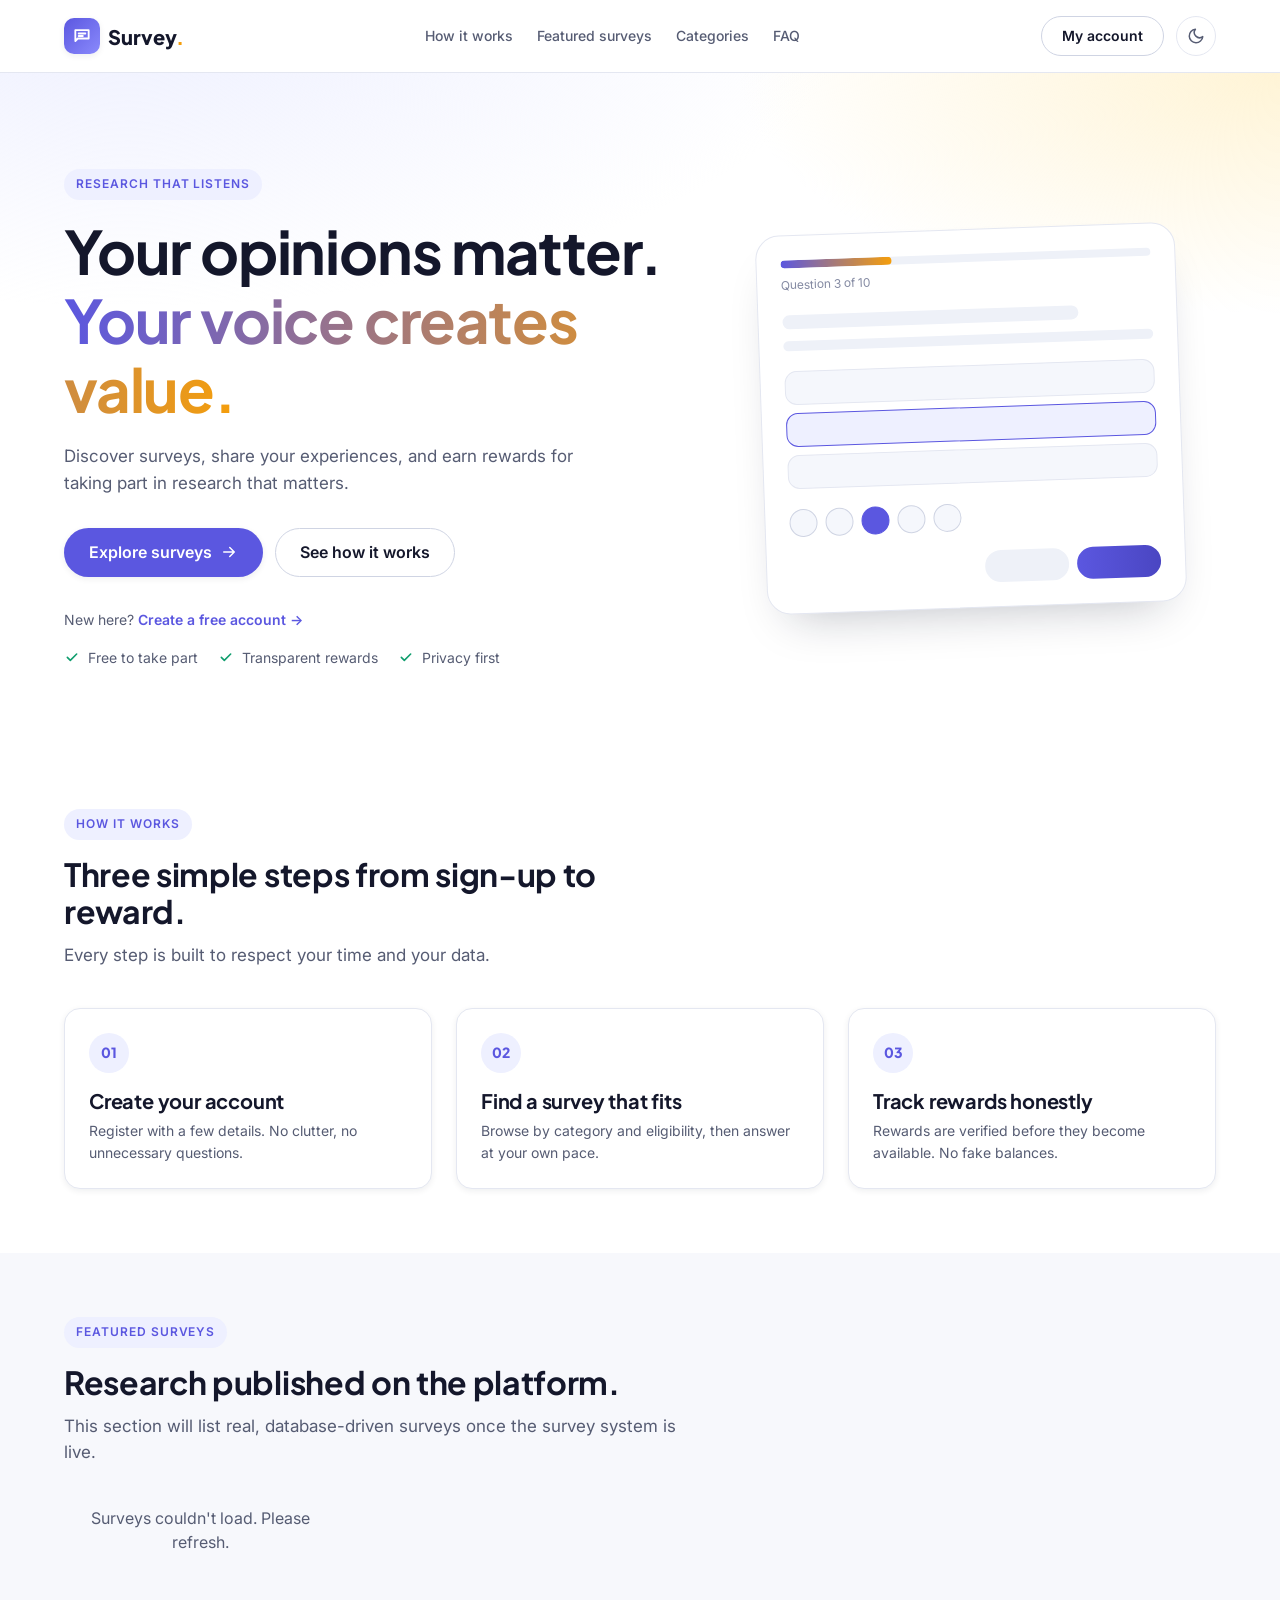
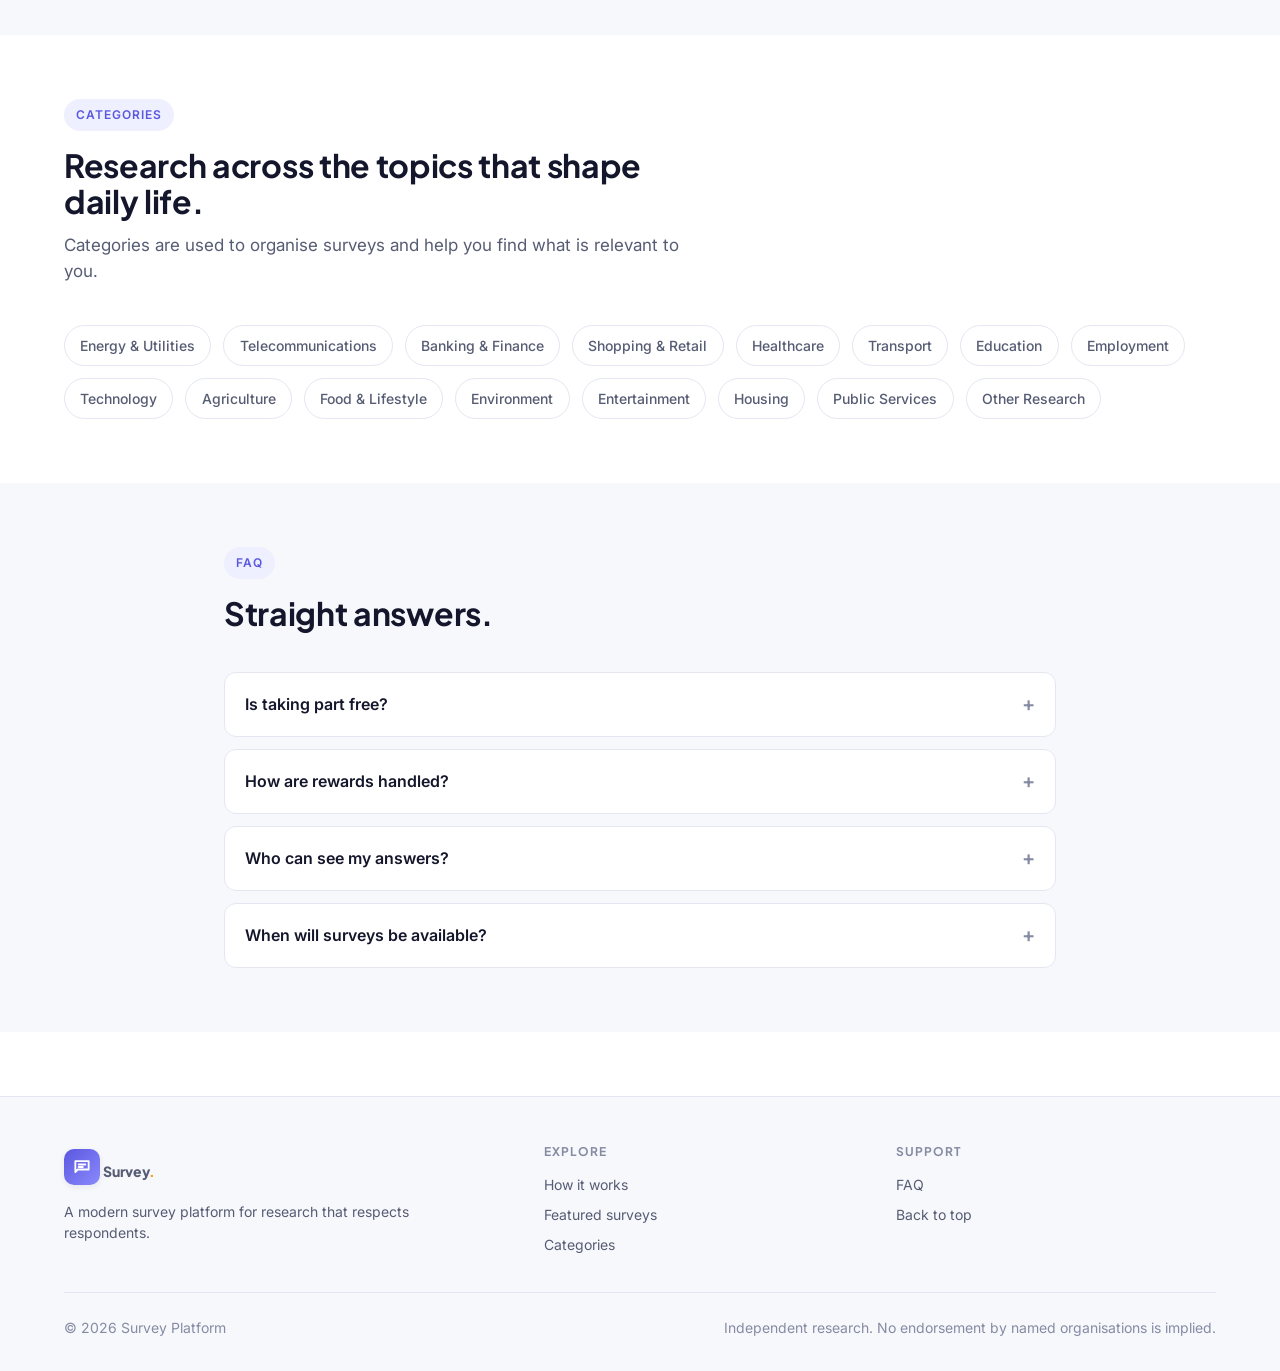
==== commit 0fb42d22: "Add register, reset, wallet UI, notifications, categories, profile pages" ====
--- a/frontend/index.html
+++ b/frontend/index.html
@@ -33,6 +33,9 @@
   <link rel="stylesheet" href="css/components.css" />
   <link rel="stylesheet" href="css/animations.css" />
   <link rel="stylesheet" href="css/responsive.css" />
+  <style>
+    .survey-grid-home { display: grid; grid-template-columns: repeat(auto-fill, minmax(260px, 1fr)); gap: 20px; }
+  </style>
 </head>
 <body>
   <a class="skip-link" href="#main">Skip to content</a>
@@ -119,6 +122,9 @@
             </a>
             <a class="btn btn--secondary btn--lg" href="#how-it-works">See how it works</a>
           </div>
+          <p style="margin-top:18px;font-size:14px;color:var(--color-text-muted)">
+            New here? <a href="register.html" style="font-weight:600">Create a free account →</a>
+          </p>
           <ul class="hero__points">
             <li>
               <svg viewBox="0 0 24 24" fill="none" stroke="currentColor" stroke-width="2.4" stroke-linecap="round" stroke-linejoin="round" aria-hidden="true">
@@ -202,15 +208,8 @@
           <h2>Research published on the platform.</h2>
           <p>This section will list real, database-driven surveys once the survey system is live.</p>
         </div>
-        <div class="empty-state">
-          <span class="empty-state__icon" aria-hidden="true">
-            <svg viewBox="0 0 24 24" fill="none" stroke="currentColor" stroke-width="1.8" stroke-linecap="round" stroke-linejoin="round">
-              <rect x="4" y="4" width="16" height="16" rx="3" />
-              <path d="M8 10h8M8 14h5" />
-            </svg>
-          </span>
-          <h3>No surveys published yet</h3>
-          <p>The first surveys will appear here once the platform goes live. There are no placeholder listings.</p>
+        <div id="home-surveys" class="survey-grid-home">
+          <p class="muted" style="text-align:center">Loading surveys…</p>
         </div>
       </div>
     </section>
@@ -266,7 +265,7 @@
           </details>
           <details class="faq-item">
             <summary>When will surveys be available?</summary>
-            <p>Survey publishing opens in a later development phase. This page will update automatically once real surveys are published.</p>
+            <p>Surveys are published continuously. Sign in to see what's currently available.</p>
           </details>
         </div>
       </div>
@@ -310,5 +309,32 @@
   <script src="js/theme.js" defer></script>
   <script src="js/navigation.js" defer></script>
   <script src="js/app.js" defer></script>
+  <script>
+    (function () {
+      const API = (window.SURVEY_API_BASE || "https://fluffy-giggle-jjx5j7wxppgqhrpp-8000.app.github.dev").replace(/\/$/, "");
+      const box = document.getElementById("home-surveys");
+      if (!box) return;
+      fetch(`${API}/api/surveys/?page=1&page_size=6`)
+        .then(r => r.ok ? r.json() : Promise.reject(new Error("fetch failed")))
+        .then(data => {
+          const items = (data.items || []).slice(0, 6);
+          if (!items.length) {
+            box.innerHTML = '<p class="muted" style="text-align:center">No surveys are live right now — check back soon.</p>';
+            return;
+          }
+          box.innerHTML = items.map(s => `
+            <article class="survey-card" style="background:var(--color-surface);border:1px solid var(--color-border);border-radius:16px;padding:22px;display:flex;flex-direction:column;gap:10px">
+              <span style="font-size:10px;font-weight:800;letter-spacing:1px;color:var(--color-primary);text-transform:uppercase">${s.required_tier}</span>
+              <h3 style="margin:0;font-size:18px">${s.title.replace(/[<>&"]/g, c => ({"<":"&lt;",">":"&gt;","&":"&amp;","\"":"&quot;"}[c]))}</h3>
+              <p style="margin:0;color:var(--color-text-muted);font-size:14px">${s.estimated_minutes ? s.estimated_minutes + " min" : "Time varies"}</p>
+              <strong style="color:var(--color-success);font-size:16px">${s.reward_currency} ${Number(s.reward_amount).toLocaleString()}</strong>
+              <a href="dashboard.html" class="btn btn--primary" style="margin-top:6px">Sign in to take part</a>
+            </article>`).join("");
+        })
+        .catch(() => {
+          box.innerHTML = '<p class="muted" style="text-align:center">Surveys couldn\'t load. Please refresh.</p>';
+        });
+    })();
+  </script>
 </body>
 </html>
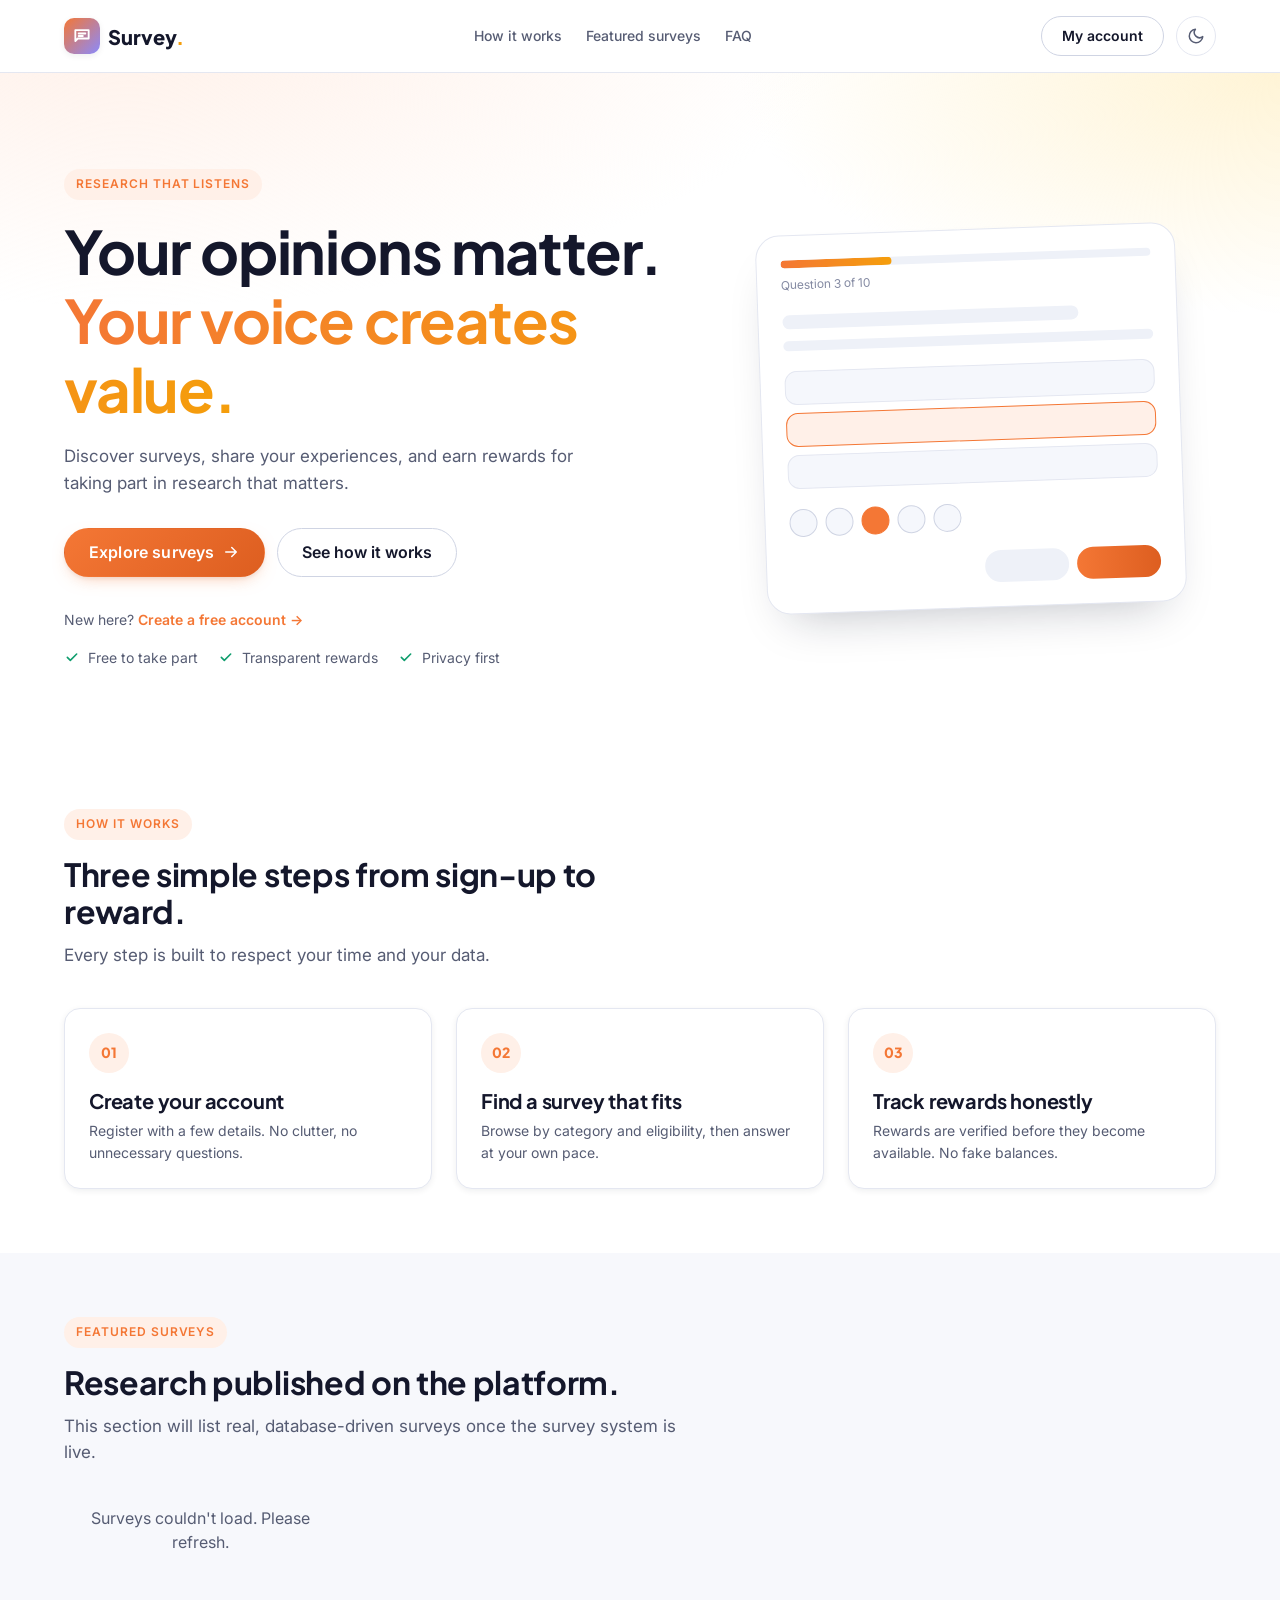
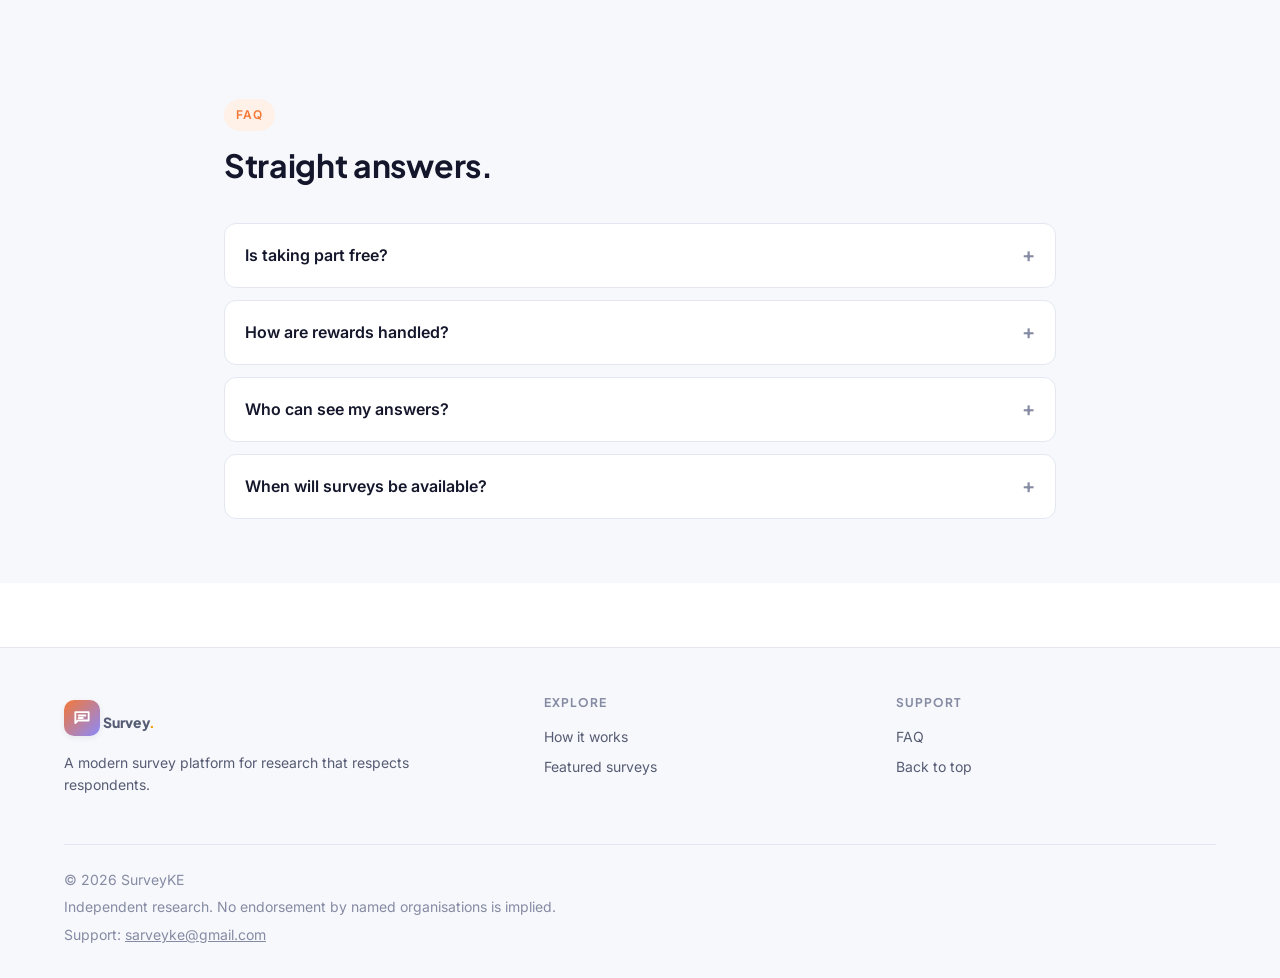
==== commit 565fef1b: "Polish UX: unified brand, profile in header, home cleanup, gradient buttons, support email" ====
--- a/frontend/index.html
+++ b/frontend/index.html
@@ -55,7 +55,6 @@
       <nav class="primary-nav" aria-label="Primary">
         <a href="#how-it-works">How it works</a>
         <a href="#featured">Featured surveys</a>
-        <a href="#categories">Categories</a>
         <a href="#faq">FAQ</a>
       </nav>
 
@@ -93,7 +92,6 @@
       <nav aria-label="Mobile">
         <a href="#how-it-works">How it works</a>
         <a href="#featured">Featured surveys</a>
-        <a href="#categories">Categories</a>
         <a href="#faq">FAQ</a>
       </nav>
     </div>
@@ -214,35 +212,6 @@
       </div>
     </section>
 
-    <!-- Categories -->
-    <section class="section" id="categories">
-      <div class="container">
-        <div class="section-heading">
-          <span class="eyebrow">Categories</span>
-          <h2>Research across the topics that shape daily life.</h2>
-          <p>Categories are used to organise surveys and help you find what is relevant to you.</p>
-        </div>
-        <div class="chip-grid">
-          <span class="chip">Energy &amp; Utilities</span>
-          <span class="chip">Telecommunications</span>
-          <span class="chip">Banking &amp; Finance</span>
-          <span class="chip">Shopping &amp; Retail</span>
-          <span class="chip">Healthcare</span>
-          <span class="chip">Transport</span>
-          <span class="chip">Education</span>
-          <span class="chip">Employment</span>
-          <span class="chip">Technology</span>
-          <span class="chip">Agriculture</span>
-          <span class="chip">Food &amp; Lifestyle</span>
-          <span class="chip">Environment</span>
-          <span class="chip">Entertainment</span>
-          <span class="chip">Housing</span>
-          <span class="chip">Public Services</span>
-          <span class="chip">Other Research</span>
-        </div>
-      </div>
-    </section>
-
     <!-- FAQ -->
     <section class="section section--muted" id="faq">
       <div class="container container--narrow">
@@ -291,17 +260,17 @@
           <h4>Explore</h4>
           <a href="#how-it-works">How it works</a>
           <a href="#featured">Featured surveys</a>
-          <a href="#categories">Categories</a>
-        </div>
+          </div>
         <div class="footer-col">
           <h4>Support</h4>
           <a href="#faq">FAQ</a>
           <a href="#top">Back to top</a>
         </div>
       </div>
-      <div class="footer-bottom">
-        <span>&copy; <span data-current-year>2025</span> Survey Platform</span>
+      <div class="footer-bottom" style="flex-direction:column;gap:6px;align-items:flex-start">
+        <span>&copy; <span data-current-year>2025</span> SurveyKE</span>
         <span>Independent research. No endorsement by named organisations is implied.</span>
+        <span>Support: <a href="mailto:sarveyke@gmail.com" style="color:inherit;text-decoration:underline">sarveyke@gmail.com</a></span>
       </div>
     </div>
   </footer>
--- a/frontend/css/themes.css
+++ b/frontend/css/themes.css
@@ -77,10 +77,11 @@
   --color-border: #e4e7f1;
   --color-border-strong: #cfd4e3;
 
-  --color-primary: var(--brand-600);
-  --color-primary-hover: var(--brand-700);
-  --color-primary-soft: var(--brand-50);
+  --color-primary: #f47735;
+  --color-primary-hover: #dd5e20;
+  --color-primary-soft: #fff0e8;
   --color-primary-contrast: #ffffff;
+  --color-brand-navy: #17233b;
 
   --color-accent: var(--accent-500);
   --color-accent-soft: #fff4d6;
@@ -99,7 +100,7 @@
   --shadow-sm: 0 2px 6px rgba(15, 23, 42, 0.07);
   --shadow-md: 0 10px 24px -12px rgba(15, 23, 42, 0.18);
   --shadow-lg: 0 24px 48px -24px rgba(15, 23, 42, 0.28);
-  --shadow-focus: 0 0 0 4px rgba(109, 106, 240, 0.25);
+  --shadow-focus: 0 0 0 4px rgba(244, 119, 53, 0.25);
   --shadow-inset: inset 0 1px 0 rgba(255, 255, 255, 0.6);
 
   /* Motion */
@@ -130,10 +131,11 @@
   --color-border: #262c44;
   --color-border-strong: #353d59;
 
-  --color-primary: #8b8bff;
-  --color-primary-hover: #a3a3ff;
-  --color-primary-soft: rgba(139, 139, 255, 0.14);
-  --color-primary-contrast: #0b0d18;
+  --color-primary: #f47735;
+  --color-primary-hover: #ff8f52;
+  --color-primary-soft: rgba(244, 119, 53, 0.16);
+  --color-primary-contrast: #ffffff;
+  --color-brand-navy: #0b1220;
 
   --color-accent: #fbbf24;
   --color-accent-soft: rgba(251, 191, 36, 0.14);
@@ -151,6 +153,6 @@
   --shadow-sm: 0 2px 6px rgba(0, 0, 0, 0.45);
   --shadow-md: 0 12px 28px -16px rgba(0, 0, 0, 0.6);
   --shadow-lg: 0 28px 56px -28px rgba(0, 0, 0, 0.8);
-  --shadow-focus: 0 0 0 4px rgba(139, 139, 255, 0.3);
+  --shadow-focus: 0 0 0 4px rgba(244, 119, 53, 0.3);
   --shadow-inset: inset 0 1px 0 rgba(255, 255, 255, 0.04);
 }
--- a/frontend/css/components.css
+++ b/frontend/css/components.css
@@ -37,9 +37,10 @@
 }
 
 .btn--primary {
-  background: var(--color-primary);
+  background: linear-gradient(135deg, var(--color-primary), var(--color-primary-hover));
   color: var(--color-primary-contrast);
-  box-shadow: var(--shadow-sm);
+  box-shadow: 0 6px 18px -8px rgba(244,119,53,.55), 0 2px 4px rgba(0,0,0,.06);
+  letter-spacing: .01em;
 }
 
 .btn--primary:hover {
